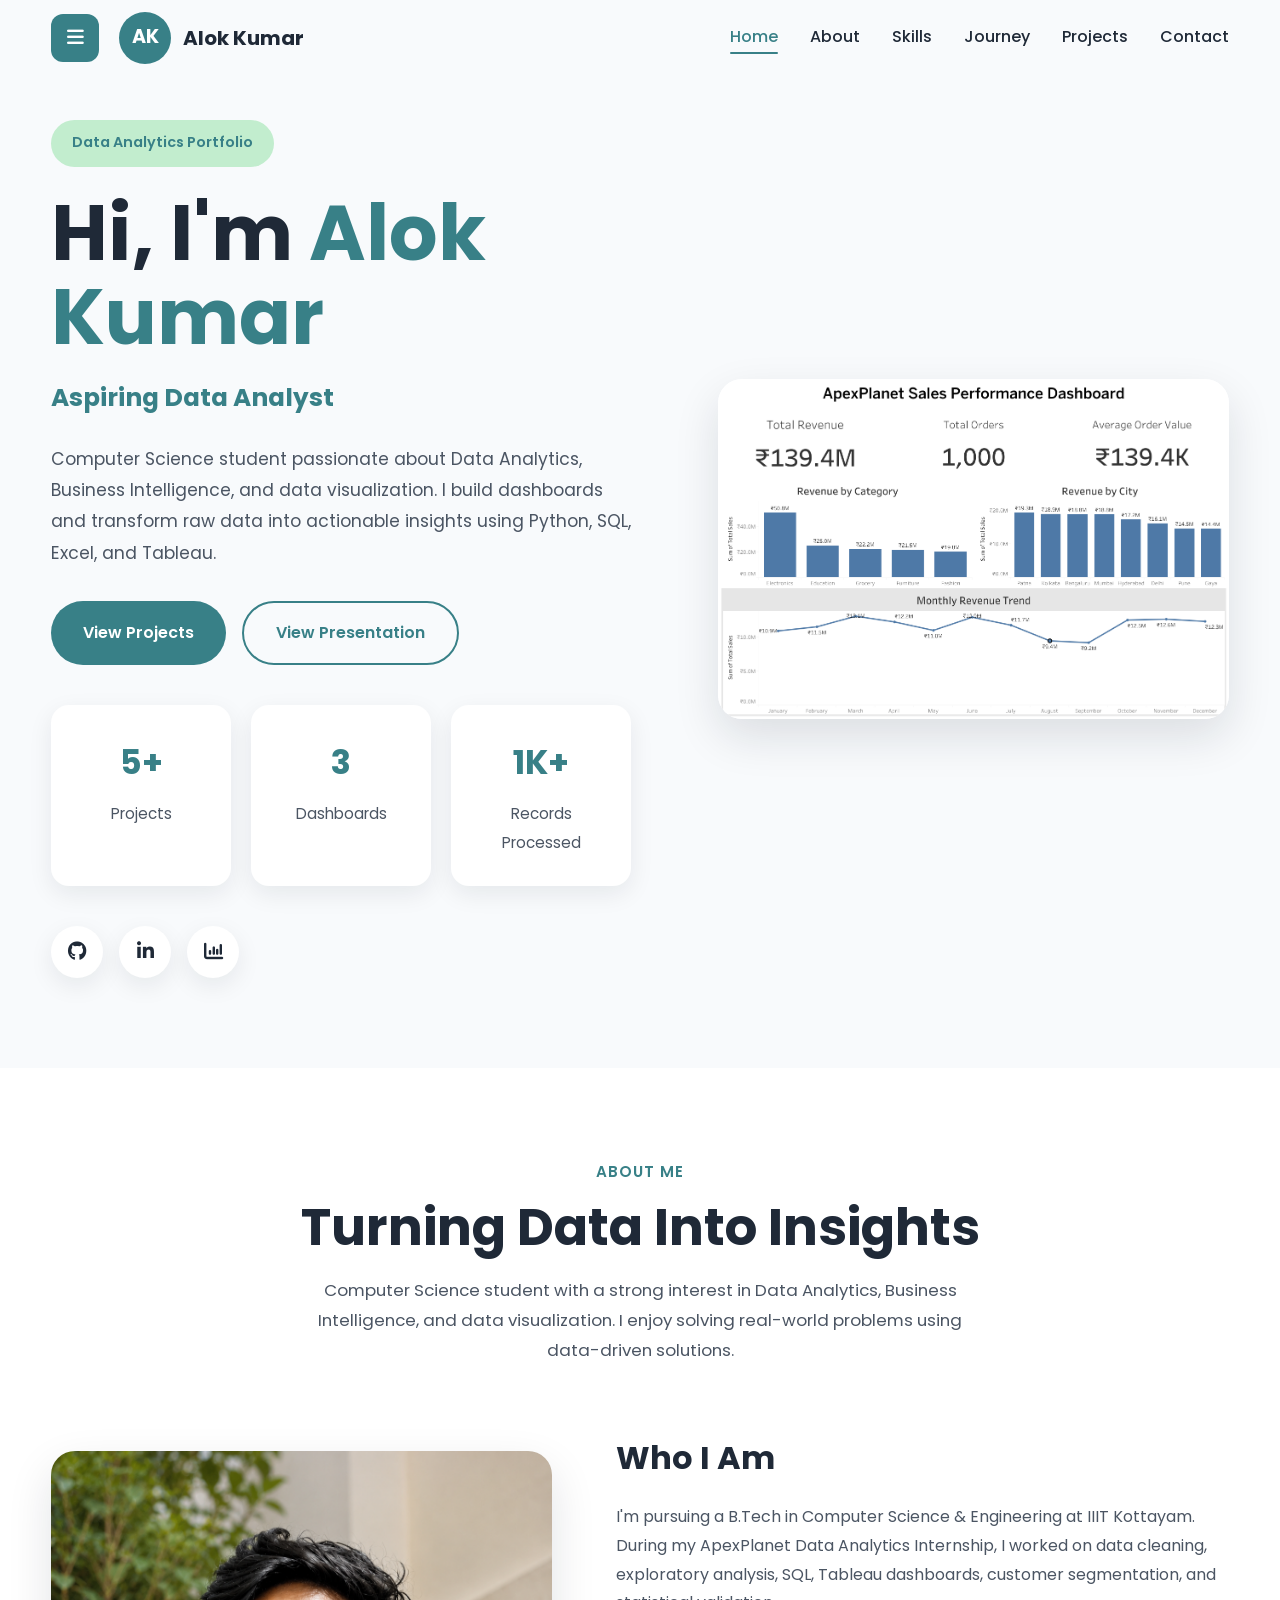
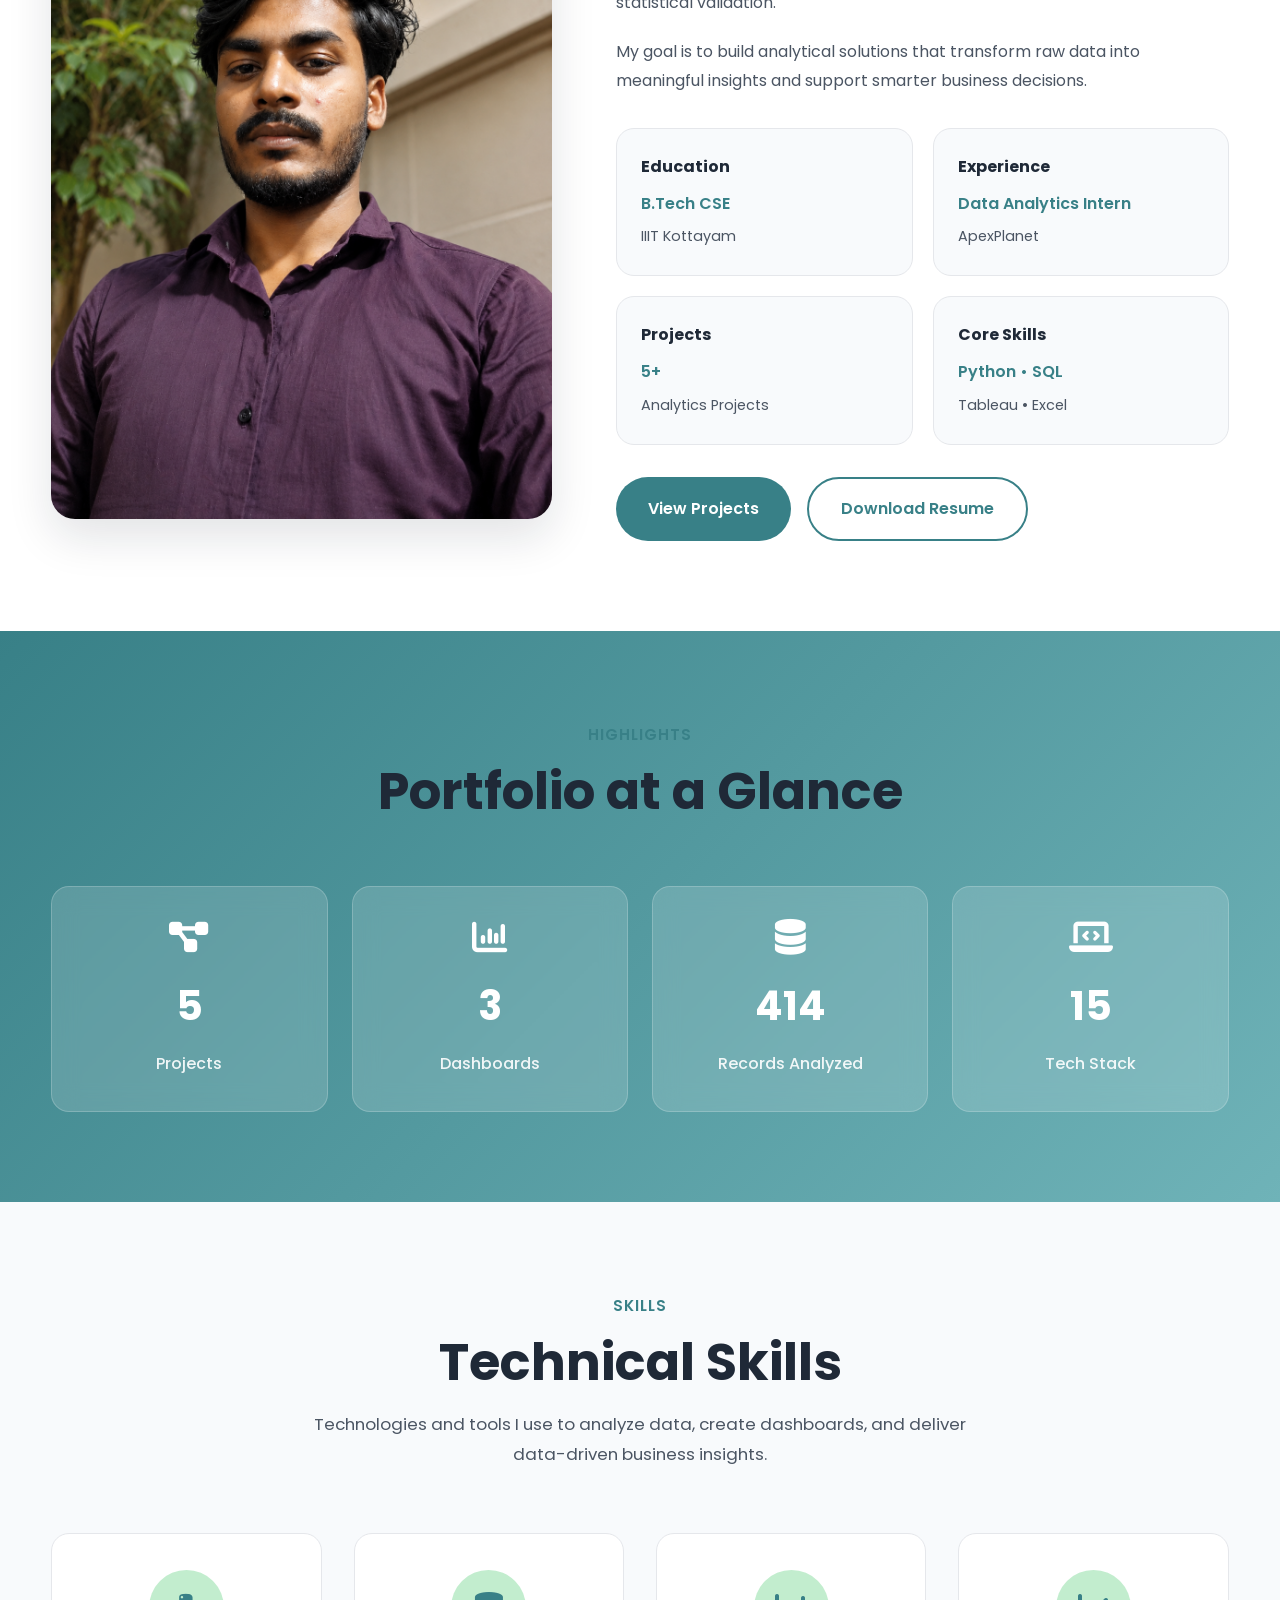
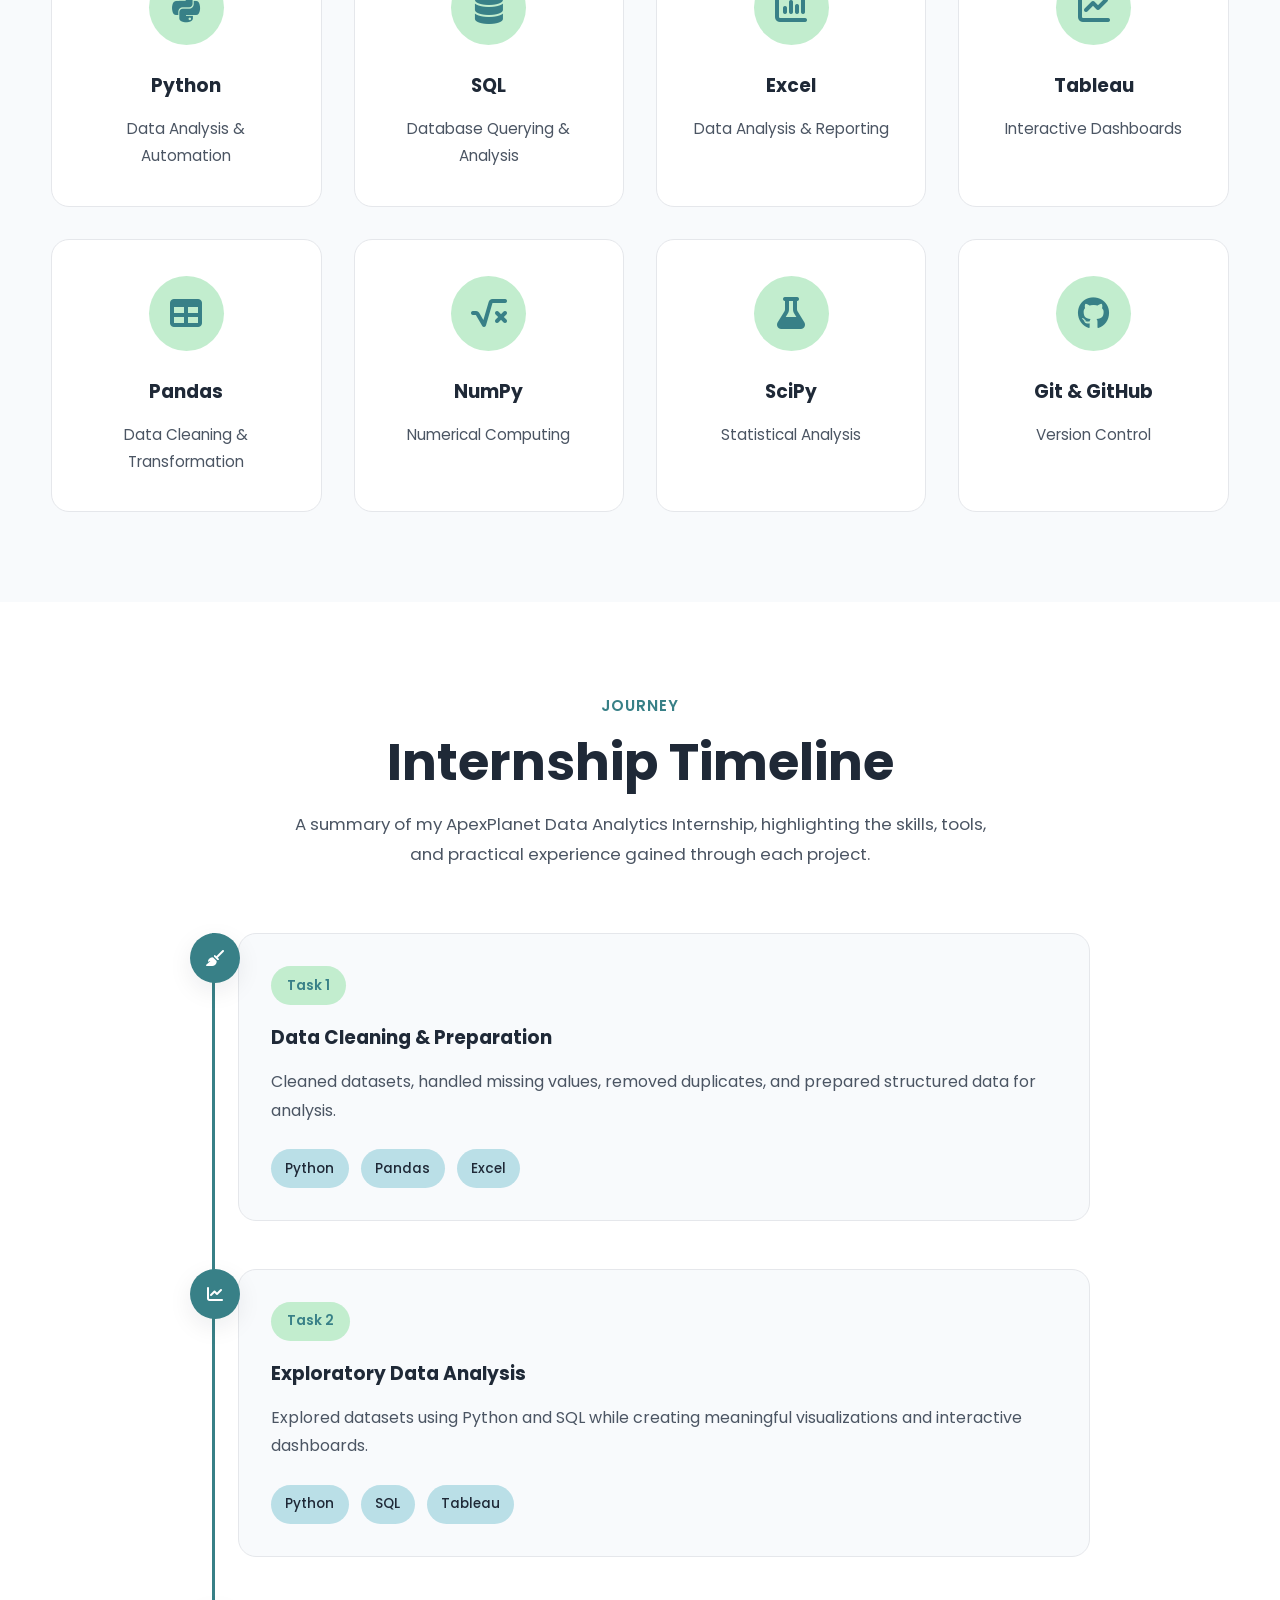
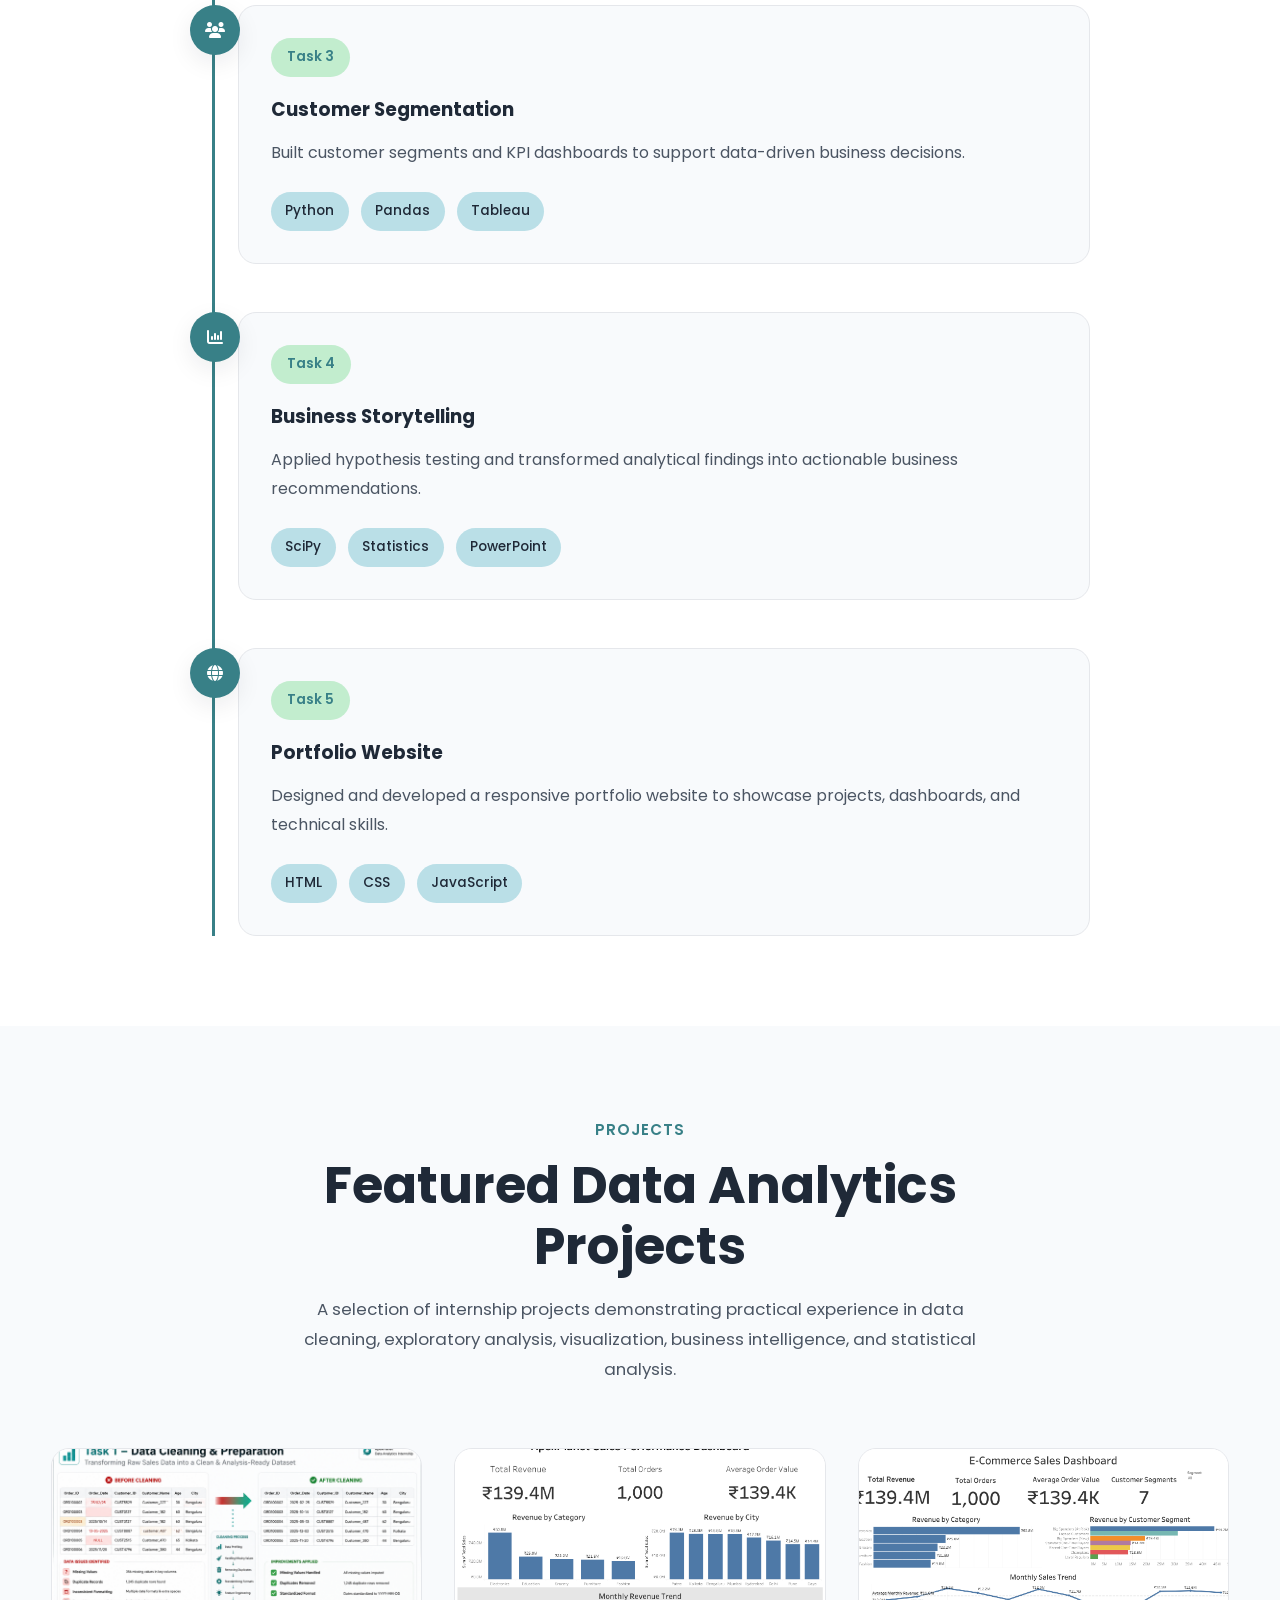
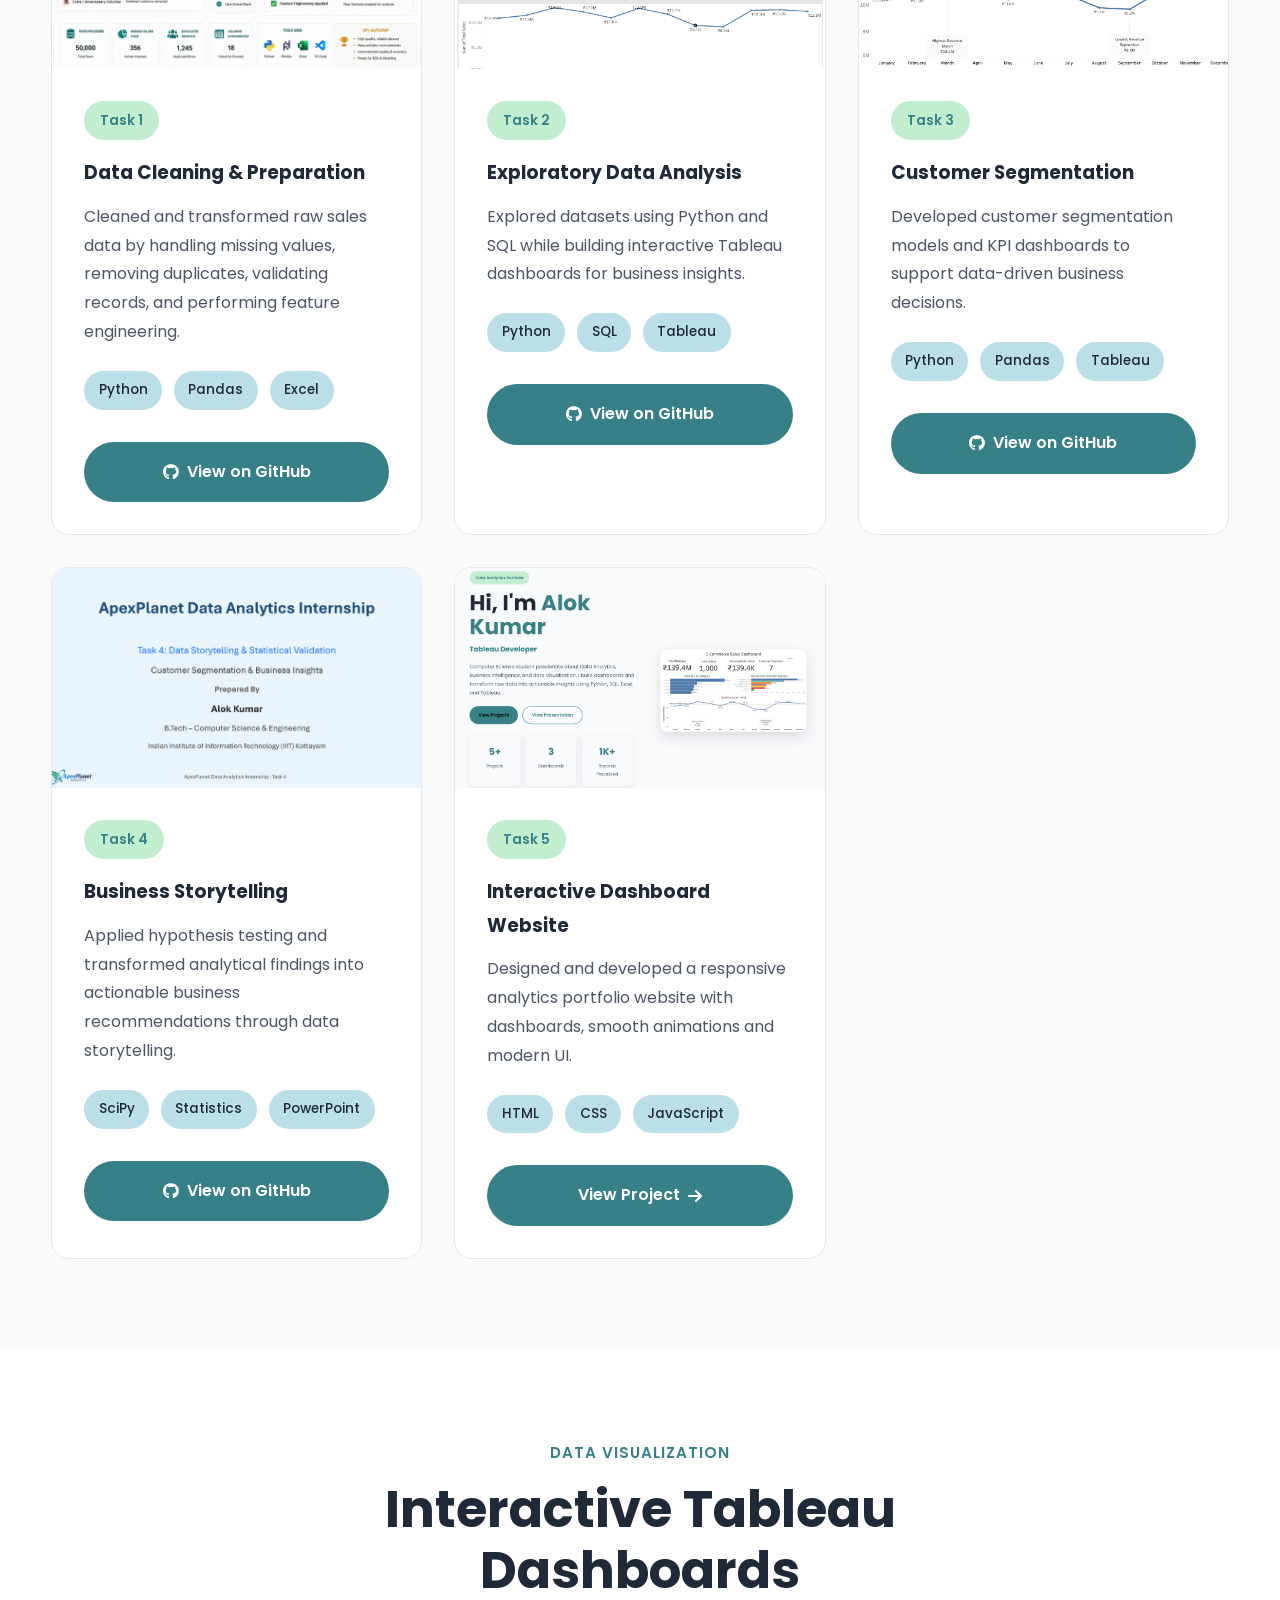
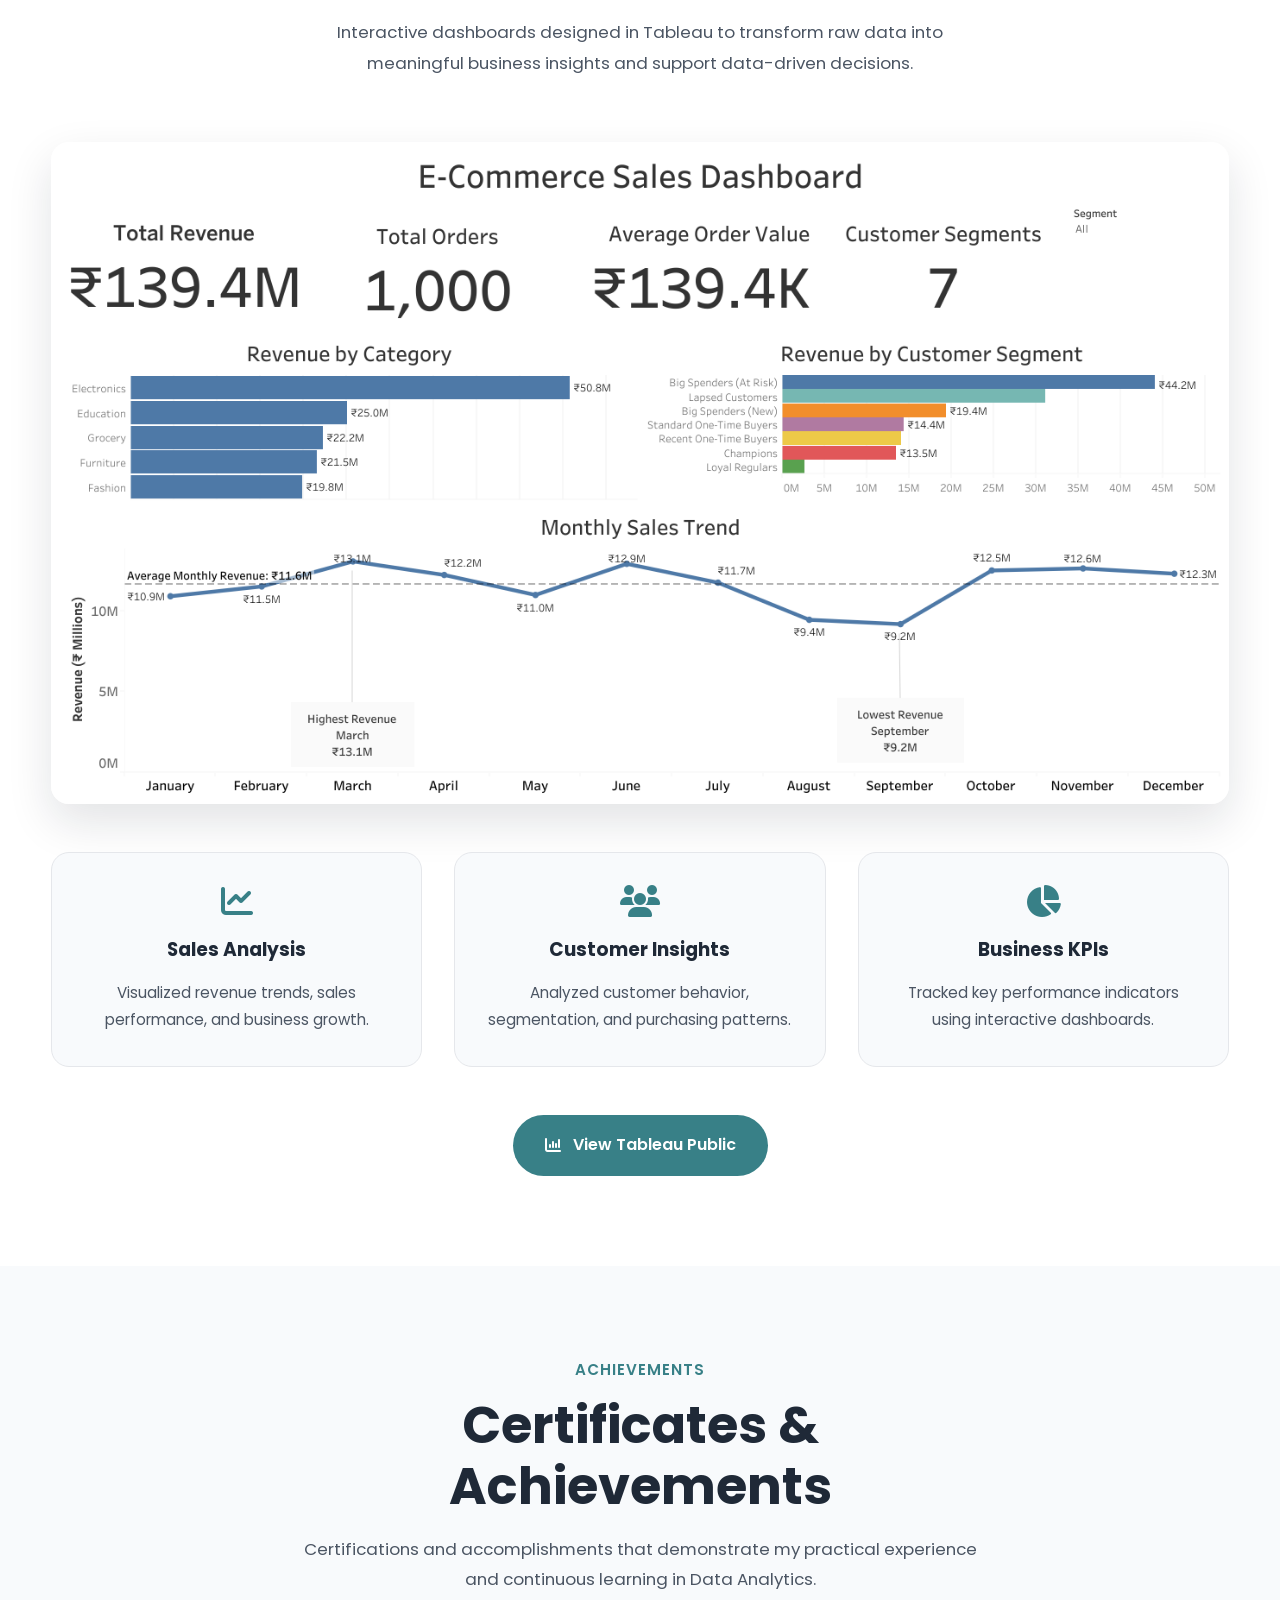
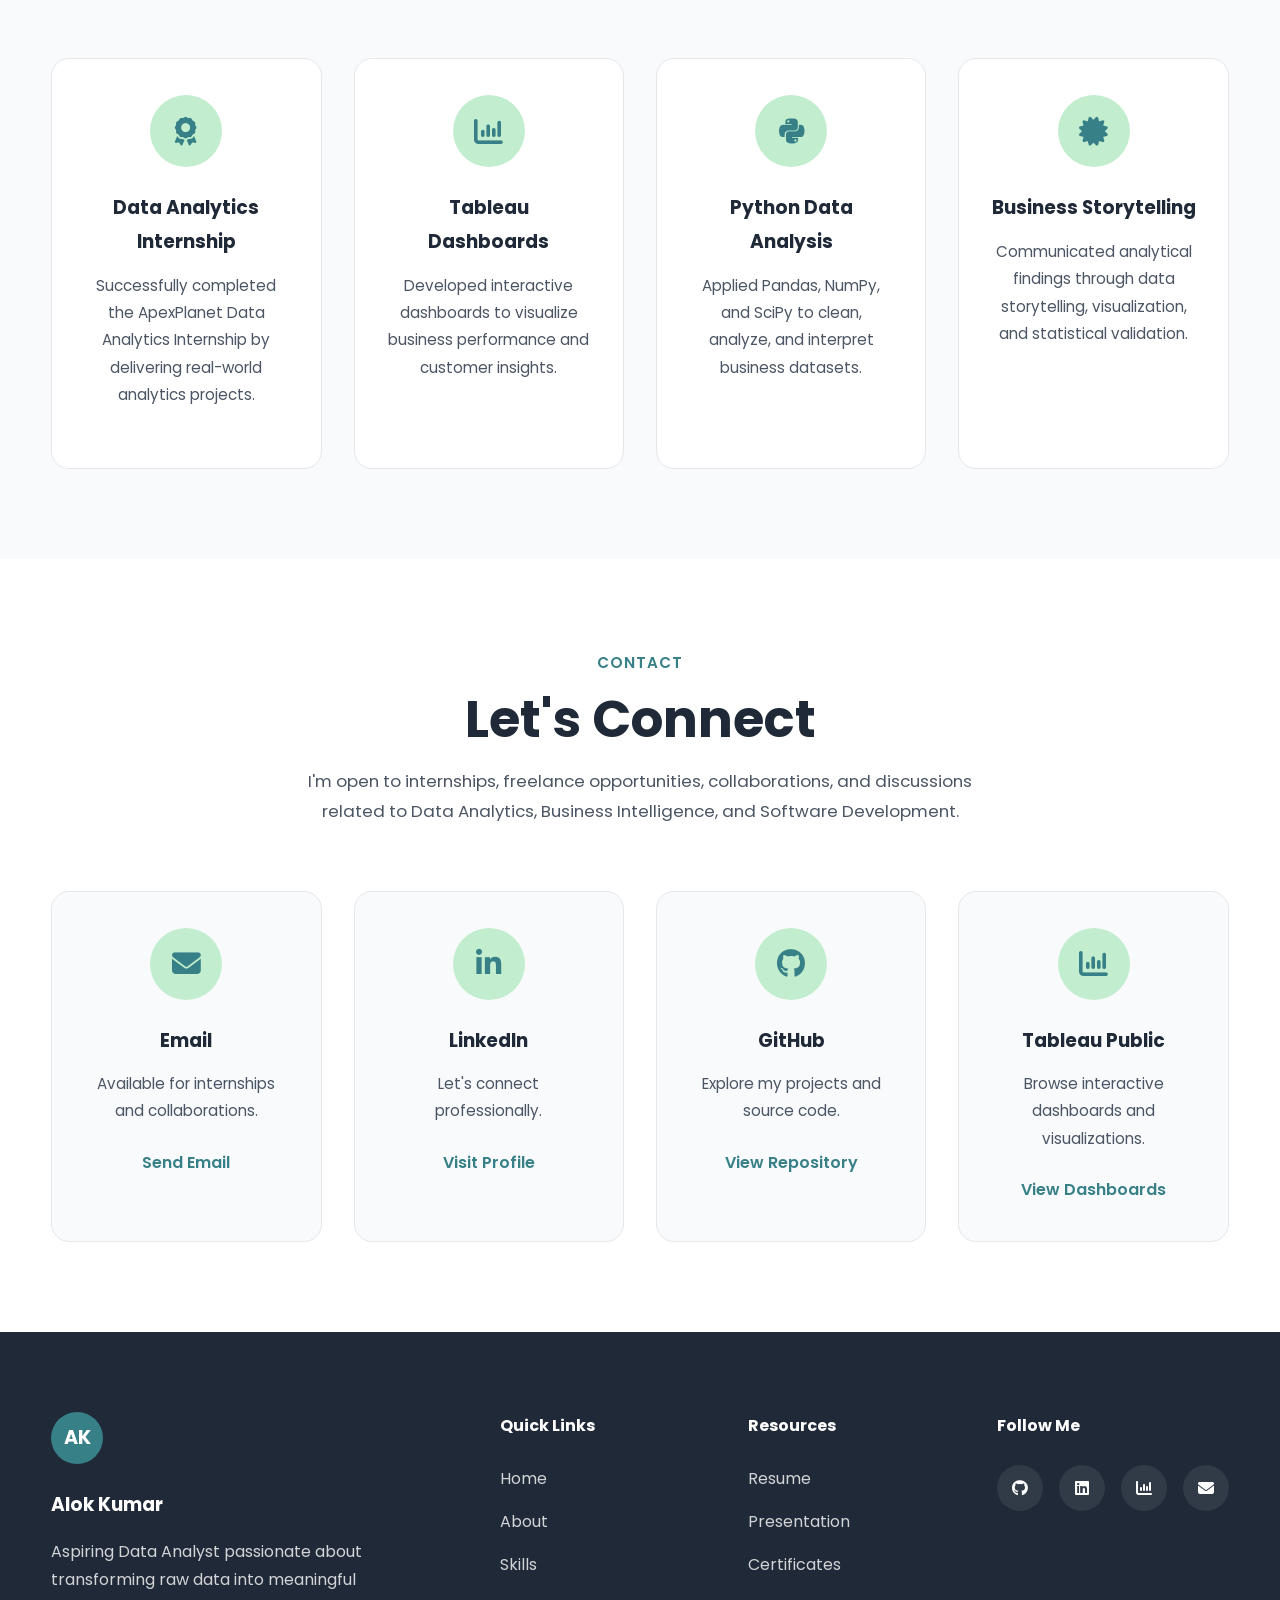
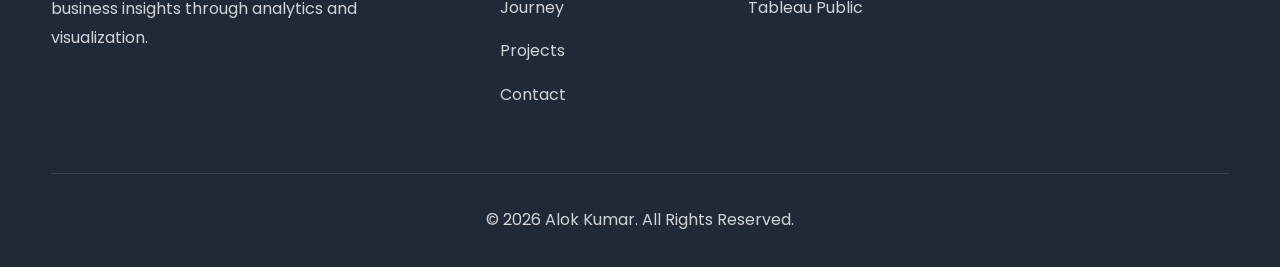
==== index.html @ 6532d179 "Update Task 5 portfolio website" ====
<!doctype html>
<html lang="en">
  <head>
    <meta charset="UTF-8" />
    <meta name="viewport" content="width=device-width, initial-scale=1.0" />
    <meta
      name="description"
      content="Portfolio of Alok Kumar showcasing Data Analytics projects, Python, SQL, Tableau, Excel, dashboards, data visualization, and internship experience."
    />
    <meta
      name="keywords"
      content="Alok Kumar, Data Analyst, Data Analytics Portfolio, Python, SQL, Tableau, Excel, Pandas, NumPy, Power BI, Business Intelligence, Data Visualization"
    />
    <meta name="author" content="Alok Kumar" />
    <meta name="robots" content="index,follow" />
    <meta name="theme-color" content="#388087" />
    <title>Alok Kumar | Data Analytics Portfolio</title>
    <meta property="og:title" content="Alok Kumar | Data Analytics Portfolio" />
    <meta
      property="og:description"
      content="Portfolio showcasing Data Analytics projects, Python, SQL, Tableau dashboards, Excel, and internship work."
    />
    <meta property="og:type" content="website" />
    <meta property="og:image" content="assets/images/preview.png" />
    <meta property="og:image:width" content="1200" />
    <meta property="og:image:height" content="630" />
    <meta name="twitter:card" content="summary_large_image" />
    <meta
      name="twitter:title"
      content="Alok Kumar | Data Analytics Portfolio"
    />
    <meta
      name="twitter:description"
      content="Portfolio showcasing Data Analytics projects, dashboards, Python, SQL, and Tableau."
    />
    <meta name="twitter:image" content="assets/images/preview.png" />
    <link rel="icon" type="image/x-icon" href="assets/images/favicon.ico" />
    <link rel="preconnect" href="https://fonts.googleapis.com" />
    <link rel="preconnect" href="https://fonts.gstatic.com" crossorigin />
    <link
      href="https://fonts.googleapis.com/css2?family=Poppins:wght@300;400;500;600;700;800&display=swap"
      rel="stylesheet"
    />
    <link
      rel="stylesheet"
      href="https://cdnjs.cloudflare.com/ajax/libs/font-awesome/6.7.2/css/all.min.css"
    />
    <link rel="stylesheet" href="style.css" />
  </head>
  <body>
    <header class="header">
      <div class="container">
        <nav class="navbar" aria-label="Primary Navigation">
          <button
            id="menu-btn"
            class="menu-btn"
            type="button"
            aria-label="Toggle navigation"
            aria-expanded="false"
            aria-controls="primary-navigation"
          >
            <i class="fa-solid fa-bars" aria-hidden="true"></i>
          </button>
          <a href="#home" class="logo" aria-label="Alok Kumar Portfolio"
            ><span>AK</span><strong>Alok Kumar</strong></a
          >
          <ul class="nav-links" id="primary-navigation">
            <li><a href="#home" class="nav-link active">Home</a></li>
            <li><a href="#about" class="nav-link">About</a></li>
            <li><a href="#skills" class="nav-link">Skills</a></li>
            <li><a href="#timeline" class="nav-link">Journey</a></li>
            <li><a href="#projects" class="nav-link">Projects</a></li>
            <li><a href="#contact" class="nav-link">Contact</a></li>
          </ul>
        </nav>
      </div>
    </header>

    <main>
      <section id="home" class="hero">
        <div class="container hero-content">
          <div class="hero-text">
            <span class="hero-badge">Data Analytics Portfolio</span>
            <h1>Hi, I'm <span>Alok Kumar</span></h1>
            <h2 aria-live="polite"><span id="typing"></span></h2>
            <p>
              Computer Science student passionate about Data Analytics, Business
              Intelligence, and data visualization. I build dashboards and
              transform raw data into actionable insights using Python, SQL,
              Excel, and Tableau.
            </p>
            <div class="hero-buttons">
              <a href="#projects" class="btn btn-primary">View Projects</a>
              <a
                href="assets/pdf/final_presentation.pdf"
                class="btn btn-outline"
                target="_blank"
                rel="noopener noreferrer"
                >View Presentation</a
              >
            </div>
            <div class="hero-stats">
              <article class="stat-card">
                <h3>5+</h3>
                <span>Projects</span>
              </article>
              <article class="stat-card">
                <h3>3</h3>
                <span>Dashboards</span>
              </article>
              <article class="stat-card">
                <h3>1K+</h3>
                <span>Records Processed</span>
              </article>
            </div>
            <div class="social-links">
              <a
                href="https://github.com/alokkumar-dotcom"
                target="_blank"
                rel="noopener noreferrer"
                aria-label="GitHub"
                ><i class="fa-brands fa-github" aria-hidden="true"></i
              ></a>
              <a
                href="https://www.linkedin.com/in/alok-kumar-b19a2835b/"
                target="_blank"
                rel="noopener noreferrer"
                aria-label="LinkedIn"
                ><i class="fa-brands fa-linkedin-in" aria-hidden="true"></i
              ></a>
              <a
                href="https://public.tableau.com/app/profile/alok.kumar3178"
                target="_blank"
                rel="noopener noreferrer"
                aria-label="Tableau Public"
                ><i class="fa-solid fa-chart-column" aria-hidden="true"></i
              ></a>
            </div>
          </div>
          <div class="hero-image">
            <img
              id="heroSlider"
              src="assets/images/task2.png"
              alt="Interactive data analytics dashboard"
              loading="eager"
              draggable="false"
            />
          </div>
        </div>
      </section>

      <section id="about" class="about">
        <div class="container">
          <div class="section-title">
            <span>About Me</span>
            <h2>Turning Data Into Insights</h2>
            <p>
              Computer Science student with a strong interest in Data Analytics,
              Business Intelligence, and data visualization. I enjoy solving
              real-world problems using data-driven solutions.
            </p>
          </div>
          <div class="about-content">
            <div class="about-image">
              <img
                src="assets/images/profile.png"
                alt="Alok Kumar"
                loading="lazy"
                draggable="false"
              />
            </div>
            <div class="about-info">
              <h3>Who I Am</h3>
              <p>
                I'm pursuing a B.Tech in Computer Science & Engineering at IIIT
                Kottayam. During my ApexPlanet Data Analytics Internship, I
                worked on data cleaning, exploratory analysis, SQL, Tableau
                dashboards, customer segmentation, and statistical validation.
              </p>
              <p>
                My goal is to build analytical solutions that transform raw data
                into meaningful insights and support smarter business decisions.
              </p>
              <div class="about-grid">
                <article class="about-card">
                  <h4>Education</h4>
                  <p>B.Tech CSE</p>
                  <span>IIIT Kottayam</span>
                </article>
                <article class="about-card">
                  <h4>Experience</h4>
                  <p>Data Analytics Intern</p>
                  <span>ApexPlanet</span>
                </article>
                <article class="about-card">
                  <h4>Projects</h4>
                  <p>5+</p>
                  <span>Analytics Projects</span>
                </article>
                <article class="about-card">
                  <h4>Core Skills</h4>
                  <p>Python • SQL</p>
                  <span>Tableau • Excel</span>
                </article>
              </div>
              <div class="about-buttons">
                <a href="#projects" class="btn btn-primary">View Projects</a>
                <a
                  href="assets/pdf/resume.pdf"
                  target="_blank"
                  rel="noopener noreferrer"
                  class="btn btn-outline"
                  >Download Resume</a
                >
              </div>
            </div>
          </div>
        </div>
      </section>

      <section class="stats" id="stats" aria-labelledby="stats-title">
        <div class="container">
          <div class="section-title">
            <span>Highlights</span>
            <h2 id="stats-title">Portfolio at a Glance</h2>
          </div>
          <div class="stats-grid">
            <article class="stats-card">
              <i class="fa-solid fa-diagram-project" aria-hidden="true"></i>
              <h3 class="counter" data-target="5">0</h3>
              <p>Projects</p>
            </article>
            <article class="stats-card">
              <i class="fa-solid fa-chart-column" aria-hidden="true"></i>
              <h3 class="counter" data-target="3">0</h3>
              <p>Dashboards</p>
            </article>
            <article class="stats-card">
              <i class="fa-solid fa-database" aria-hidden="true"></i>
              <h3 class="counter" data-target="1000">0</h3>
              <p>Records Analyzed</p>
            </article>
            <article class="stats-card">
              <i class="fa-solid fa-laptop-code" aria-hidden="true"></i>
              <h3 class="counter" data-target="15">0</h3>
              <p>Tech Stack</p>
            </article>
          </div>
        </div>
      </section>

      <section id="skills" class="skills" aria-labelledby="skills-title">
        <div class="container">
          <div class="section-title">
            <span>Skills</span>
            <h2 id="skills-title">Technical Skills</h2>
            <p>
              Technologies and tools I use to analyze data, create dashboards,
              and deliver data-driven business insights.
            </p>
          </div>
          <div class="skills-grid">
            <article class="skill-card">
              <div class="skill-icon">
                <i class="fa-brands fa-python" aria-hidden="true"></i>
              </div>
              <h3>Python</h3>
              <p>Data Analysis & Automation</p>
            </article>
            <article class="skill-card">
              <div class="skill-icon">
                <i class="fa-solid fa-database" aria-hidden="true"></i>
              </div>
              <h3>SQL</h3>
              <p>Database Querying & Analysis</p>
            </article>
            <article class="skill-card">
              <div class="skill-icon">
                <i class="fa-solid fa-chart-column" aria-hidden="true"></i>
              </div>
              <h3>Excel</h3>
              <p>Data Analysis & Reporting</p>
            </article>
            <article class="skill-card">
              <div class="skill-icon">
                <i class="fa-solid fa-chart-line" aria-hidden="true"></i>
              </div>
              <h3>Tableau</h3>
              <p>Interactive Dashboards</p>
            </article>
            <article class="skill-card">
              <div class="skill-icon">
                <i class="fa-solid fa-table" aria-hidden="true"></i>
              </div>
              <h3>Pandas</h3>
              <p>Data Cleaning & Transformation</p>
            </article>
            <article class="skill-card">
              <div class="skill-icon">
                <i
                  class="fa-solid fa-square-root-variable"
                  aria-hidden="true"
                ></i>
              </div>
              <h3>NumPy</h3>
              <p>Numerical Computing</p>
            </article>
            <article class="skill-card">
              <div class="skill-icon">
                <i class="fa-solid fa-flask" aria-hidden="true"></i>
              </div>
              <h3>SciPy</h3>
              <p>Statistical Analysis</p>
            </article>
            <article class="skill-card">
              <div class="skill-icon">
                <i class="fa-brands fa-github" aria-hidden="true"></i>
              </div>
              <h3>Git & GitHub</h3>
              <p>Version Control</p>
            </article>
          </div>
        </div>
      </section>

      <section id="timeline" class="journey" aria-labelledby="journey-title">
        <div class="container">
          <div class="section-title">
            <span>Journey</span>
            <h2 id="journey-title">Internship Timeline</h2>
            <p>
              A summary of my ApexPlanet Data Analytics Internship, highlighting
              the skills, tools, and practical experience gained through each
              project.
            </p>
          </div>
          <div class="timeline">
            <article class="timeline-item">
              <div class="timeline-dot">
                <i class="fa-solid fa-broom" aria-hidden="true"></i>
              </div>
              <div class="timeline-card">
                <span class="timeline-badge">Task 1</span>
                <h3>Data Cleaning & Preparation</h3>
                <p>
                  Cleaned datasets, handled missing values, removed duplicates,
                  and prepared structured data for analysis.
                </p>
                <div class="timeline-tags">
                  <span>Python</span><span>Pandas</span><span>Excel</span>
                </div>
              </div>
            </article>
            <article class="timeline-item">
              <div class="timeline-dot">
                <i class="fa-solid fa-chart-line" aria-hidden="true"></i>
              </div>
              <div class="timeline-card">
                <span class="timeline-badge">Task 2</span>
                <h3>Exploratory Data Analysis</h3>
                <p>
                  Explored datasets using Python and SQL while creating
                  meaningful visualizations and interactive dashboards.
                </p>
                <div class="timeline-tags">
                  <span>Python</span><span>SQL</span><span>Tableau</span>
                </div>
              </div>
            </article>
            <article class="timeline-item">
              <div class="timeline-dot">
                <i class="fa-solid fa-users" aria-hidden="true"></i>
              </div>
              <div class="timeline-card">
                <span class="timeline-badge">Task 3</span>
                <h3>Customer Segmentation</h3>
                <p>
                  Built customer segments and KPI dashboards to support
                  data-driven business decisions.
                </p>
                <div class="timeline-tags">
                  <span>Python</span><span>Pandas</span><span>Tableau</span>
                </div>
              </div>
            </article>
            <article class="timeline-item">
              <div class="timeline-dot">
                <i class="fa-solid fa-chart-column" aria-hidden="true"></i>
              </div>
              <div class="timeline-card">
                <span class="timeline-badge">Task 4</span>
                <h3>Business Storytelling</h3>
                <p>
                  Applied hypothesis testing and transformed analytical findings
                  into actionable business recommendations.
                </p>
                <div class="timeline-tags">
                  <span>SciPy</span><span>Statistics</span
                  ><span>PowerPoint</span>
                </div>
              </div>
            </article>
            <article class="timeline-item">
              <div class="timeline-dot">
                <i class="fa-solid fa-globe" aria-hidden="true"></i>
              </div>
              <div class="timeline-card">
                <span class="timeline-badge">Task 5</span>
                <h3>Portfolio Website</h3>
                <p>
                  Designed and developed a responsive portfolio website to
                  showcase projects, dashboards, and technical skills.
                </p>
                <div class="timeline-tags">
                  <span>HTML</span><span>CSS</span><span>JavaScript</span>
                </div>
              </div>
            </article>
          </div>
        </div>
      </section>

      <section id="projects" class="projects" aria-labelledby="projects-title">
        <div class="container">
          <div class="section-title">
            <span>Projects</span>
            <h2 id="projects-title">Featured Data Analytics Projects</h2>
            <p>
              A selection of internship projects demonstrating practical
              experience in data cleaning, exploratory analysis, visualization,
              business intelligence, and statistical analysis.
            </p>
          </div>
          <div class="projects-grid">
            <article class="project-card">
              <div class="project-image">
                <img
                  src="assets/images/task1.png"
                  alt="Data Cleaning and Preparation Project"
                  loading="lazy"
                  draggable="false"
                />
              </div>
              <div class="project-content">
                <span class="project-badge">Task 1</span>
                <h3>Data Cleaning & Preparation</h3>
                <p>
                  Cleaned and transformed raw sales data by handling missing
                  values, removing duplicates, validating records, and
                  performing feature engineering.
                </p>
                <div class="project-tags">
                  <span>Python</span><span>Pandas</span><span>Excel</span>
                </div>
                <a
                  href="https://github.com/alokkumar-dotcom/ApexPlanet-DataAnalytics-Task1"
                  class="btn btn-primary"
                  target="_blank"
                  rel="noopener noreferrer"
                  aria-label="View Task 1 on GitHub"
                  ><i class="fa-brands fa-github" aria-hidden="true"></i> View
                  on GitHub</a
                >
              </div>
            </article>
            <article class="project-card">
              <div class="project-image">
                <img
                  src="assets/images/task2.png"
                  alt="Exploratory Data Analysis Project"
                  loading="lazy"
                  draggable="false"
                />
              </div>
              <div class="project-content">
                <span class="project-badge">Task 2</span>
                <h3>Exploratory Data Analysis</h3>
                <p>
                  Explored datasets using Python and SQL while building
                  interactive Tableau dashboards for business insights.
                </p>
                <div class="project-tags">
                  <span>Python</span><span>SQL</span><span>Tableau</span>
                </div>
                <a
                  href="https://github.com/alokkumar-dotcom/ApexPlanet-DataAnalytics-Task2"
                  class="btn btn-primary"
                  target="_blank"
                  rel="noopener noreferrer"
                  aria-label="View Task 2 on GitHub"
                  ><i class="fa-brands fa-github" aria-hidden="true"></i> View
                  on GitHub</a
                >
              </div>
            </article>
            <article class="project-card">
              <div class="project-image">
                <img
                  src="assets/images/task3.png"
                  alt="Customer Segmentation Project"
                  loading="lazy"
                  draggable="false"
                />
              </div>
              <div class="project-content">
                <span class="project-badge">Task 3</span>
                <h3>Customer Segmentation</h3>
                <p>
                  Developed customer segmentation models and KPI dashboards to
                  support data-driven business decisions.
                </p>
                <div class="project-tags">
                  <span>Python</span><span>Pandas</span><span>Tableau</span>
                </div>
                <a
                  href="https://github.com/alokkumar-dotcom/ApexPlanet-DataAnalytics-Task3"
                  class="btn btn-primary"
                  target="_blank"
                  rel="noopener noreferrer"
                  aria-label="View Task 3 on GitHub"
                  ><i class="fa-brands fa-github" aria-hidden="true"></i> View
                  on GitHub</a
                >
              </div>
            </article>
            <article class="project-card">
              <div class="project-image">
                <img
                  src="assets/images/task4.png"
                  alt="Business Storytelling Project"
                  loading="lazy"
                  draggable="false"
                />
              </div>
              <div class="project-content">
                <span class="project-badge">Task 4</span>
                <h3>Business Storytelling</h3>
                <p>
                  Applied hypothesis testing and transformed analytical findings
                  into actionable business recommendations through data
                  storytelling.
                </p>
                <div class="project-tags">
                  <span>SciPy</span><span>Statistics</span
                  ><span>PowerPoint</span>
                </div>
                <a
                  href="https://github.com/alokkumar-dotcom/ApexPlanet-DataAnalytics-Task4"
                  class="btn btn-primary"
                  target="_blank"
                  rel="noopener noreferrer"
                  aria-label="View Task 4 on GitHub"
                  ><i class="fa-brands fa-github" aria-hidden="true"></i> View
                  on GitHub</a
                >
              </div>
            </article>
            <article class="project-card">
              <div class="project-image">
                <img
                  src="assets/images/task5.png"
                  alt="Interactive Dashboard Website"
                />
              </div>
              <div class="project-content">
                <span class="project-badge">Task 5</span>
                <h3>Interactive Dashboard Website</h3>
                <p>
                  Designed and developed a responsive analytics portfolio
                  website with dashboards, smooth animations and modern UI.
                </p>
                <div class="project-tags">
                  <span>HTML</span><span>CSS</span><span>JavaScript</span>
                </div>
                <a href="task5.html" class="btn btn-primary"
                  >View Project <i class="fa-solid fa-arrow-right"></i
                ></a>
              </div>
            </article>
          </div>
        </div>
      </section>

      <section id="tableau" class="tableau" aria-labelledby="tableau-title">
        <div class="container">
          <div class="section-title">
            <span>Data Visualization</span>
            <h2 id="tableau-title">Interactive Tableau Dashboards</h2>
            <p>
              Interactive dashboards designed in Tableau to transform raw data
              into meaningful business insights and support data-driven
              decisions.
            </p>
          </div>
          <div class="dashboard-preview">
            <img
              src="assets/images/tableau-dashboard.png"
              alt="Interactive Tableau Dashboard"
              loading="lazy"
              draggable="false"
            />
          </div>
          <div class="dashboard-grid">
            <article class="dashboard-card">
              <i class="fa-solid fa-chart-line" aria-hidden="true"></i>
              <h3>Sales Analysis</h3>
              <p>
                Visualized revenue trends, sales performance, and business
                growth.
              </p>
            </article>
            <article class="dashboard-card">
              <i class="fa-solid fa-users" aria-hidden="true"></i>
              <h3>Customer Insights</h3>
              <p>
                Analyzed customer behavior, segmentation, and purchasing
                patterns.
              </p>
            </article>
            <article class="dashboard-card">
              <i class="fa-solid fa-chart-pie" aria-hidden="true"></i>
              <h3>Business KPIs</h3>
              <p>
                Tracked key performance indicators using interactive dashboards.
              </p>
            </article>
          </div>
          <div class="tableau-btn">
            <a
              href="https://public.tableau.com/app/profile/alok.kumar3178"
              class="btn btn-primary"
              target="_blank"
              rel="noopener noreferrer"
              aria-label="View Tableau Public Profile"
              ><i class="fa-solid fa-chart-column" aria-hidden="true"></i> View
              Tableau Public</a
            >
          </div>
        </div>
      </section>

      <section
        id="achievements"
        class="achievements"
        aria-labelledby="achievements-title"
      >
        <div class="container">
          <div class="section-title">
            <span>Achievements</span>
            <h2 id="achievements-title">Certificates & Achievements</h2>
            <p>
              Certifications and accomplishments that demonstrate my practical
              experience and continuous learning in Data Analytics.
            </p>
          </div>
          <div class="achievement-grid">
            <article class="achievement-card">
              <div class="achievement-icon">
                <i class="fa-solid fa-award" aria-hidden="true"></i>
              </div>
              <h3>Data Analytics Internship</h3>
              <p>
                Successfully completed the ApexPlanet Data Analytics Internship
                by delivering real-world analytics projects.
              </p>
            </article>
            <article class="achievement-card">
              <div class="achievement-icon">
                <i class="fa-solid fa-chart-column" aria-hidden="true"></i>
              </div>
              <h3>Tableau Dashboards</h3>
              <p>
                Developed interactive dashboards to visualize business
                performance and customer insights.
              </p>
            </article>
            <article class="achievement-card">
              <div class="achievement-icon">
                <i class="fa-brands fa-python" aria-hidden="true"></i>
              </div>
              <h3>Python Data Analysis</h3>
              <p>
                Applied Pandas, NumPy, and SciPy to clean, analyze, and
                interpret business datasets.
              </p>
            </article>
            <article class="achievement-card">
              <div class="achievement-icon">
                <i class="fa-solid fa-certificate" aria-hidden="true"></i>
              </div>
              <h3>Business Storytelling</h3>
              <p>
                Communicated analytical findings through data storytelling,
                visualization, and statistical validation.
              </p>
            </article>
          </div>
        </div>
      </section>

      <section id="contact" class="contact" aria-labelledby="contact-title">
        <div class="container">
          <div class="section-title">
            <span>Contact</span>
            <h2 id="contact-title">Let's Connect</h2>
            <p>
              I'm open to internships, freelance opportunities, collaborations,
              and discussions related to Data Analytics, Business Intelligence,
              and Software Development.
            </p>
          </div>
          <div class="contact-grid">
            <article class="contact-card">
              <div class="contact-icon">
                <i class="fa-solid fa-envelope" aria-hidden="true"></i>
              </div>
              <h3>Email</h3>
              <p>Available for internships and collaborations.</p>
              <a
                href="mailto:alok.kumar.official.ak@gmail.com"
                class="btn-contact"
                aria-label="Send Email to Alok Kumar"
                >Send Email</a
              >
            </article>
            <article class="contact-card">
              <div class="contact-icon">
                <i class="fa-brands fa-linkedin-in" aria-hidden="true"></i>
              </div>
              <h3>LinkedIn</h3>
              <p>Let's connect professionally.</p>
              <a
                href="https://www.linkedin.com/in/alok-kumar-b19a2835b/"
                target="_blank"
                rel="noopener noreferrer"
                aria-label="Visit LinkedIn Profile"
                >Visit Profile</a
              >
            </article>
            <article class="contact-card">
              <div class="contact-icon">
                <i class="fa-brands fa-github" aria-hidden="true"></i>
              </div>
              <h3>GitHub</h3>
              <p>Explore my projects and source code.</p>
              <a
                href="https://github.com/alokkumar-dotcom"
                target="_blank"
                rel="noopener noreferrer"
                aria-label="Visit GitHub Profile"
                >View Repository</a
              >
            </article>
            <article class="contact-card">
              <div class="contact-icon">
                <i class="fa-solid fa-chart-column" aria-hidden="true"></i>
              </div>
              <h3>Tableau Public</h3>
              <p>Browse interactive dashboards and visualizations.</p>
              <a
                href="https://public.tableau.com/app/profile/alok.kumar3178"
                target="_blank"
                rel="noopener noreferrer"
                aria-label="Visit Tableau Public Profile"
                >View Dashboards</a
              >
            </article>
          </div>
        </div>
      </section>
    </main>

    <footer class="footer">
      <div class="container">
        <div class="footer-content">
          <div class="footer-brand">
            <a href="#home" class="logo" aria-label="Back to Home"
              ><span>AK</span></a
            >
            <h3>Alok Kumar</h3>
            <p>
              Aspiring Data Analyst passionate about transforming raw data into
              meaningful business insights through analytics and visualization.
            </p>
          </div>
          <div class="footer-links">
            <h4>Quick Links</h4>
            <ul>
              <li><a href="#home">Home</a></li>
              <li><a href="#about">About</a></li>
              <li><a href="#skills">Skills</a></li>
              <li><a href="#timeline">Journey</a></li>
              <li><a href="#projects">Projects</a></li>
              <li><a href="#contact">Contact</a></li>
            </ul>
          </div>
          <div class="footer-links">
            <h4>Resources</h4>
            <ul>
              <li>
                <a
                  href="assets/pdf/resume.pdf"
                  target="_blank"
                  rel="noopener noreferrer"
                  >Resume</a
                >
              </li>
              <li>
                <a
                  href="assets/pdf/final_presentation.pdf"
                  target="_blank"
                  rel="noopener noreferrer"
                  >Presentation</a
                >
              </li>
              <li><a href="#achievements">Certificates</a></li>
              <li>
                <a
                  href="https://public.tableau.com/app/profile/alok.kumar3178"
                  target="_blank"
                  rel="noopener noreferrer"
                  >Tableau Public</a
                >
              </li>
            </ul>
          </div>
          <div class="footer-social">
            <h4>Follow Me</h4>
            <div class="social-icons">
              <a
                href="https://github.com/alokkumar-dotcom"
                target="_blank"
                rel="noopener noreferrer"
                aria-label="GitHub"
                ><i class="fa-brands fa-github" aria-hidden="true"></i
              ></a>
              <a
                href="https://www.linkedin.com/in/alok-kumar-b19a2835b/"
                target="_blank"
                rel="noopener noreferrer"
                aria-label="LinkedIn"
                ><i class="fa-brands fa-linkedin" aria-hidden="true"></i
              ></a>
              <a
                href="https://public.tableau.com/app/profile/alok.kumar3178"
                target="_blank"
                rel="noopener noreferrer"
                aria-label="Tableau Public"
                ><i class="fa-solid fa-chart-column" aria-hidden="true"></i
              ></a>
              <a
                href="mailto:alok.kumar.official.ak@gmail.com"
                aria-label="Send Email"
                ><i class="fa-solid fa-envelope" aria-hidden="true"></i
              ></a>
            </div>
          </div>
        </div>
        <div class="footer-bottom">
          <p>&copy; <span id="year"></span> Alok Kumar. All Rights Reserved.</p>
        </div>
      </div>
    </footer>

    <button id="topBtn" aria-label="Back to Top">
      <i class="fa-solid fa-arrow-up" aria-hidden="true"></i>
    </button>

    <script src="script.js" defer></script>
  </body>
</html>
---- style.css ----
:root {
  --clr-primary: #388087;
  --clr-primary-dark: #2c686e;
  --clr-secondary: #6fb3b8;
  --clr-accent: #badfe7;
  --clr-highlight: #c2edce;

  --clr-bg: #f8fafc;
  --clr-section: #ffffff;
  --clr-white: #ffffff;
  --clr-heading: #1f2937;
  --clr-text: #4b5563;
  --clr-border: #e5e7eb;

  --ff-primary: "Poppins", sans-serif;

  --shadow-sm: 0 8px 25px rgba(15, 23, 42, .08);
  --shadow-md: 0 18px 45px rgba(15, 23, 42, .12);

  --radius-sm: 14px;
  --radius-md: 18px;
  --radius-lg: 24px;
  --radius-full: 999px;
  --transition: .35s ease;
}

*,
*::before,
*::after {
  margin: 0;
  padding: 0;
  box-sizing: border-box
}

html {
  scroll-behavior: smooth;
  scroll-padding-top: 90px
}

body {
  font-family: var(--ff-primary);
  background: var(--clr-bg);
  color: var(--clr-text);
  line-height: 1.8;
  overflow-x: hidden;
  -webkit-font-smoothing: antialiased
}

img {
  display: block;
  max-width: 100%;
  height: auto
}

a {
  text-decoration: none;
  color: inherit;
  transition: var(--transition)
}

ul {
  list-style: none
}

button {
  border: none;
  background: none;
  font: inherit;
  cursor: pointer
}

.container {
  width: min(92%, 1200px);
  margin-inline: auto
}

section {
  padding: 90px 0
}

/* ===== SECTION TITLE ===== */
.section-title {
  text-align: center;
  max-width: 700px;
  margin: 0 auto 4rem
}

.section-title span {
  display: inline-block;
  margin-bottom: .75rem;
  color: var(--clr-primary);
  font-size: .95rem;
  font-weight: 600;
  letter-spacing: 1px;
  text-transform: uppercase
}

.section-title h2 {
  margin-bottom: 1rem;
  font-size: clamp(2.2rem, 4vw, 3.2rem);
  line-height: 1.2;
  color: var(--clr-heading)
}

.section-title p {
  font-size: 1.05rem;
  color: var(--clr-text)
}

/* ===== HEADER / NAV ===== */
.header {
  position: fixed;
  top: 0;
  left: 0;
  width: 100%;
  z-index: 1000;
  transition: var(--transition)
}

.header.scrolled {
  background: rgba(248, 250, 252, .95);
  backdrop-filter: blur(15px);
  box-shadow: var(--shadow-sm)
}

.navbar {
  display: flex;
  align-items: center;
  gap: 20px;
  height: 75px
}

.logo {
  display: flex;
  align-items: center;
  gap: 12px;
  margin-right: auto;
  color: var(--clr-heading);
  font-size: 1.5rem;
  font-weight: 700
}

.logo span {
  width: 52px;
  height: 52px;
  display: flex;
  align-items: center;
  justify-content: center;
  border-radius: 50%;
  background: var(--clr-primary);
  color: #fff;
  font-size: 1.2rem;
  transition: var(--transition)
}

.logo:hover span {
  background: var(--clr-secondary);
  transform: translateY(-2px)
}

.logo strong {
  font-size: 1.25rem;
  font-weight: 700
}

.nav-links {
  display: flex;
  align-items: center;
  gap: 2rem;
  margin-left: auto
}

.nav-link {
  position: relative;
  color: var(--clr-heading);
  font-size: 1rem;
  font-weight: 500;
  transition: var(--transition)
}

.nav-link:hover,
.nav-link.active {
  color: var(--clr-primary)
}

.nav-link::after {
  content: "";
  position: absolute;
  left: 0;
  bottom: -6px;
  width: 0;
  height: 2px;
  background: var(--clr-primary);
  border-radius: 999px;
  transition: width .3s ease
}

.nav-link:hover::after,
.nav-link.active::after {
  width: 100%
}

.menu-btn {
  display: flex;
  align-items: center;
  justify-content: center;
  width: 48px;
  height: 48px;
  border-radius: 12px;
  background: var(--clr-primary);
  color: #fff;
  font-size: 1.2rem;
  transition: var(--transition)
}

.menu-btn:hover {
  background: var(--clr-secondary);
  transform: scale(1.05)
}

.menu-btn i {
  font-size: 1.2rem
}

@media (max-width:900px) {
  .navbar {
    flex-wrap: wrap
  }

  .nav-links {
    position: absolute;
    top: 80px;
    left: 0;
    width: 100%;
    flex-direction: column;
    gap: 0;
    background: var(--clr-section);
    box-shadow: var(--shadow-md);
    max-height: 0;
    overflow: hidden;
    opacity: 0;
    visibility: hidden;
    transition: .35s ease;
    z-index: 999
  }

  .nav-links.open {
    max-height: 450px;
    opacity: 1;
    visibility: visible;
    padding: .75rem 0
  }

  .nav-links li {
    width: 100%
  }

  .nav-link {
    display: block;
    width: 100%;
    padding: 1rem 2rem;
    text-align: center
  }

  .nav-link::after {
    display: none
  }
}

/* ===== BUTTONS ===== */
.btn {
  display: inline-flex;
  align-items: center;
  justify-content: center;
  gap: .5rem;
  padding: 1rem 2rem;
  border-radius: var(--radius-full);
  font-weight: 600;
  transition: var(--transition)
}

.btn-primary {
  background: var(--clr-primary);
  color: #fff
}

.btn-primary:hover {
  background: var(--clr-primary-dark)
}

.btn-outline {
  border: 2px solid var(--clr-primary);
  color: var(--clr-primary)
}

.btn-outline:hover {
  background: var(--clr-primary);
  color: var(--clr-white);
  transform: translateY(-3px)
}

/* ===== HERO ===== */
.hero {
  min-height: 100vh;
  display: flex;
  align-items: center;
  padding: 120px 0 90px
}

.hero-content {
  display: grid;
  grid-template-columns: 1.15fr 1fr;
  align-items: center;
  gap: 5rem
}

.hero-badge {
  display: inline-block;
  padding: .65rem 1.3rem;
  margin-bottom: 1.5rem;
  border-radius: var(--radius-full);
  background: var(--clr-highlight);
  color: var(--clr-primary);
  font-size: .9rem;
  font-weight: 600
}

.hero h1 {
  margin-bottom: 1rem;
  font-size: clamp(3rem, 6vw, 4.8rem);
  line-height: 1.1;
  color: var(--clr-heading)
}

.hero h1 span {
  color: var(--clr-primary)
}

.hero h2 {
  min-height: 42px;
  margin-bottom: 1.5rem;
  font-size: 1.55rem;
  color: var(--clr-primary)
}

.hero p {
  max-width: 600px;
  margin-bottom: 2rem;
  font-size: 1.08rem
}

.hero-buttons {
  display: flex;
  flex-wrap: wrap;
  gap: 1rem;
  margin-bottom: 2.5rem
}

.hero-stats {
  display: flex;
  flex-wrap: wrap;
  gap: 1.25rem;
  margin-bottom: 2.5rem
}

.hero-image {
  display: flex;
  justify-content: center;
  align-items: center
}

.hero-image img {
  width: 100%;
  max-width: 520px;
  margin: auto;
  border-radius: 24px;
  box-shadow: var(--shadow-md);
  animation: float 6s ease-in-out infinite;
  will-change: transform;
  transition: opacity .4s ease
}

.stat-card {
  flex: 1;
  min-width: 140px;
  max-width: 180px;
  padding: 1.75rem 1.5rem;
  text-align: center;
  background: var(--clr-white);
  border-radius: var(--radius-md);
  box-shadow: var(--shadow-sm);
  transition: var(--transition)
}

.stat-card:hover {
  transform: translateY(-8px);
  box-shadow: var(--shadow-md)
}

.stat-card h3 {
  margin-bottom: .4rem;
  font-size: 2.1rem;
  color: var(--clr-primary)
}

.stat-card span {
  font-size: .95rem;
  color: var(--clr-text)
}

.social-links {
  display: flex;
  gap: 1rem
}

.social-links a {
  display: flex;
  align-items: center;
  justify-content: center;
  width: 52px;
  height: 52px;
  border-radius: 50%;
  background: var(--clr-white);
  color: var(--clr-heading);
  box-shadow: var(--shadow-sm);
  transition: var(--transition);
  font-size: 1.2rem
}

.social-links a:hover {
  background: var(--clr-primary);
  color: var(--clr-white);
  transform: translateY(-4px) scale(1.08)
}

.about-image img {
  border-radius: 24px;
  box-shadow: var(--shadow-md)
}

@keyframes float {

  0%,
  100% {
    transform: translateY(0)
  }

  50% {
    transform: translateY(-15px)
  }
}

@media(max-width:992px) {

  .hero-content,
  .about-content {
    grid-template-columns: 1fr;
    text-align: center;
    gap: 3rem
  }

  .hero-image {
    order: -1
  }

  .hero p {
    margin-inline: auto
  }

  .hero-buttons,
  .hero-stats,
  .social-links,
  .about-buttons {
    justify-content: center
  }
}

@media(max-width:768px) {
  .about-grid {
    grid-template-columns: 1fr
  }

  .timeline {
    padding-left: 2rem
  }

  .timeline::before {
    left: 12px
  }

  .timeline-dot {
    left: -2rem;
    width: 40px;
    height: 40px
  }

  .timeline-card,
  .project-content,
  .dashboard-card {
    padding: 1.5rem
  }

  .projects-grid,
  .dashboard-grid {
    grid-template-columns: 1fr
  }
}

@media(max-width:600px) {

  .hero-buttons,
  .about-buttons {
    flex-direction: column
  }

  .hero-buttons .btn,
  .about-buttons .btn {
    width: 100%
  }

  .hero-stats {
    flex-direction: column
  }
}

@media(max-width:576px) {
  .hero {
    padding: 100px 0 60px
  }

  .hero h1 {
    font-size: 2.5rem
  }

  .hero h2 {
    font-size: 1.2rem
  }

  .hero-buttons {
    flex-direction: column
  }

  .btn {
    width: 100%
  }

  .hero-stats {
    justify-content: center
  }

  .about-grid,
  .stats-grid,
  .skills-grid {
    grid-template-columns: 1fr
  }

  .timeline-tags,
  .project-tags {
    gap: .5rem
  }
}

/* ===== ABOUT ===== */
.about {
  background: var(--clr-white)
}

.about-content {
  display: grid;
  grid-template-columns: .9fr 1.1fr;
  gap: 4rem;
  align-items: center
}

.about-info h3 {
  margin-bottom: 1rem;
  font-size: 2rem;
  color: var(--clr-heading)
}

.about-info p {
  margin-bottom: 1.25rem
}

.about-grid {
  display: grid;
  grid-template-columns: repeat(2, 1fr);
  gap: 1.25rem;
  margin: 2rem 0
}

.about-card {
  padding: 1.5rem;
  background: var(--clr-bg);
  border: 1px solid var(--clr-border);
  border-radius: var(--radius-md);
  transition: var(--transition)
}

.about-card:hover {
  transform: translateY(-6px);
  border-color: var(--clr-primary);
  box-shadow: var(--shadow-sm)
}

.about-card h4 {
  margin-bottom: .5rem;
  color: var(--clr-heading)
}

.about-card p {
  margin-bottom: .25rem;
  color: var(--clr-primary);
  font-weight: 600
}

.about-card span {
  font-size: .9rem
}

.about-buttons {
  display: flex;
  gap: 1rem
}

/* ===== STATS ===== */
.stats {
  background: linear-gradient(135deg, var(--clr-primary), var(--clr-secondary))
}

.stats-grid {
  display: grid;
  grid-template-columns: repeat(auto-fit, minmax(220px, 1fr));
  gap: 1.5rem
}

.stats-card {
  padding: 2rem;
  text-align: center;
  border-radius: var(--radius-md);
  background: rgba(255, 255, 255, .15);
  border: 1px solid rgba(255, 255, 255, .2);
  backdrop-filter: blur(12px);
  transition: var(--transition)
}

.stats-card:hover {
  transform: translateY(-8px) scale(1.03);
  background: rgba(255, 255, 255, .22)
}

.stats-card i {
  margin-bottom: 1rem;
  font-size: 2.2rem;
  color: #fff
}

.stats-card h3 {
  margin-bottom: .5rem;
  font-size: 2.5rem;
  color: #fff
}

.stats-card p {
  color: rgba(255, 255, 255, .9);
  font-weight: 500
}

/* ===== SKILLS ===== */
.skills {
  background: var(--clr-bg)
}

.skills-grid {
  display: grid;
  grid-template-columns: repeat(auto-fit, minmax(240px, 1fr));
  gap: 2rem
}

.skill-card {
  padding: 2.25rem 2rem;
  text-align: center;
  background: var(--clr-white);
  border: 1px solid var(--clr-border);
  border-radius: var(--radius-md);
  transition: var(--transition)
}

.skill-card:hover {
  transform: translateY(-8px) scale(1.02);
  border-color: var(--clr-primary);
  box-shadow: var(--shadow-md)
}

.skill-icon {
  width: 75px;
  height: 75px;
  margin: 0 auto 1.5rem;
  display: flex;
  align-items: center;
  justify-content: center;
  border-radius: 50%;
  background: var(--clr-highlight)
}

.skill-icon i {
  font-size: 2rem;
  color: var(--clr-primary)
}

.skill-card h3 {
  margin-bottom: .75rem;
  color: var(--clr-heading)
}

.skill-card p {
  font-size: .95rem
}

/* ===== TIMELINE / PROJECT SHARED ===== */
.journey {
  background: var(--clr-white)
}

.timeline {
  position: relative;
  max-width: 900px;
  margin: auto;
  padding-left: 3rem
}

.timeline::before {
  content: "";
  position: absolute;
  left: 22px;
  top: 0;
  width: 3px;
  height: 100%;
  background: var(--clr-primary)
}

.timeline-item {
  position: relative;
  margin-bottom: 3rem;
  opacity: 1
}

.timeline-item:last-child {
  margin-bottom: 0
}

.timeline-dot {
  position: absolute;
  left: -3rem;
  display: flex;
  align-items: center;
  justify-content: center;
  width: 50px;
  height: 50px;
  border-radius: 50%;
  background: var(--clr-primary);
  color: var(--clr-white);
  box-shadow: var(--shadow-sm);
  z-index: 2
}

.timeline-card {
  padding: 2rem;
  background: var(--clr-bg);
  border: 1px solid var(--clr-border);
  border-radius: var(--radius-md);
  transition: var(--transition)
}

.timeline-card:hover {
  transform: translateY(-8px) scale(1.01);
  border-color: var(--clr-primary);
  box-shadow: var(--shadow-md)
}

.timeline-badge,
.project-badge {
  display: inline-block;
  padding: .45rem 1rem;
  margin-bottom: 1rem;
  background: var(--clr-highlight);
  color: var(--clr-primary);
  border-radius: var(--radius-full);
  font-size: .85rem;
  font-weight: 600
}

.timeline-card h3,
.project-content h3,
.dashboard-card h3 {
  margin-bottom: .8rem;
  color: var(--clr-heading)
}

.timeline-card p,
.project-content p {
  margin-bottom: 1.5rem
}

.timeline-tags,
.project-tags {
  display: flex;
  flex-wrap: wrap;
  gap: .75rem;
  margin-top: 1rem
}

.timeline-tags span,
.project-tags span {
  padding: .45rem .9rem;
  border-radius: var(--radius-full);
  background: var(--clr-accent);
  color: var(--clr-heading);
  font-size: .85rem;
  font-weight: 500
}

.hidden {
  opacity: 0;
  transform: translateY(50px)
}

.show {
  opacity: 1;
  transform: translateY(0);
  transition: .8s ease
}

/* ===== PROJECTS ===== */
.projects {
  background: var(--clr-bg)
}

.projects-grid {
  display: grid;
  grid-template-columns: repeat(auto-fit, minmax(320px, 1fr));
  gap: 2rem
}

.project-card {
  overflow: hidden;
  background: var(--clr-white);
  border: 1px solid var(--clr-border);
  border-radius: var(--radius-md);
  transition: var(--transition)
}

.project-card:hover {
  transform: translateY(-8px) scale(1.02);
  border-color: var(--clr-primary);
  box-shadow: var(--shadow-md)
}

.project-image {
  overflow: hidden
}

.project-image img {
  display: block;
  width: 100%;
  height: 220px;
  object-fit: cover;
  transition: .45s ease
}

.project-card:hover img {
  transform: scale(1.08)
}

.project-content {
  padding: 2rem
}

.project-tags {
  margin-top: 1rem;
  margin-bottom: 2rem
}

.project-content .btn {
  width: 100%
}

.project-buttons {
  display: flex;
  gap: .8rem;
  margin-top: 1.2rem;
  flex-wrap: wrap
}

.project-buttons .btn {
  flex: 1;
  justify-content: center;
  min-width: 120px
}

/* ===== TABLEAU ===== */
.tableau {
  background: var(--clr-white)
}

.dashboard-preview {
  overflow: hidden;
  margin-bottom: 3rem;
  border-radius: var(--radius-md);
  box-shadow: var(--shadow-md)
}

.dashboard-preview img {
  display: block;
  width: 100%;
  transition: .45s ease
}

.dashboard-preview:hover img {
  transform: scale(1.03)
}

.dashboard-grid {
  display: grid;
  grid-template-columns: repeat(auto-fit, minmax(260px, 1fr));
  gap: 2rem;
  margin-bottom: 3rem
}

.dashboard-card {
  padding: 2rem;
  text-align: center;
  background: var(--clr-bg);
  border: 1px solid var(--clr-border);
  border-radius: var(--radius-md);
  transition: var(--transition)
}

.dashboard-card:hover {
  transform: translateY(-8px) scale(1.02);
  border-color: var(--clr-primary);
  box-shadow: var(--shadow-md)
}

.dashboard-card i {
  margin-bottom: 1rem;
  font-size: 2rem;
  color: var(--clr-primary)
}

.dashboard-card p {
  font-size: .95rem
}

.tableau-btn {
  display: flex;
  justify-content: center
}

.tableau-btn .btn {
  display: inline-flex;
  align-items: center;
  justify-content: center;
  gap: .75rem
}

@media(max-width:768px) {

  .projects-grid,
  .dashboard-grid {
    grid-template-columns: 1fr
  }

  .tableau-btn .btn {
    width: 100%;
    justify-content: center
  }
}

/* ===== ACHIEVEMENTS / CONTACT ===== */
.achievements {
  background: var(--clr-bg)
}

.achievement-grid,
.contact-grid {
  display: grid;
  grid-template-columns: repeat(auto-fit, minmax(260px, 1fr));
  gap: 2rem
}

.achievement-card,
.contact-card {
  padding: 2.25rem 2rem;
  text-align: center;
  background: var(--clr-white);
  border: 1px solid var(--clr-border);
  border-radius: var(--radius-md);
  transition: var(--transition)
}

.contact-card {
  background: var(--clr-bg)
}

.achievement-card:hover,
.contact-card:hover {
  transform: translateY(-8px) scale(1.02);
  border-color: var(--clr-primary);
  box-shadow: var(--shadow-md)
}

.achievement-icon,
.contact-icon {
  display: flex;
  align-items: center;
  justify-content: center;
  width: 72px;
  height: 72px;
  margin: 0 auto 1.5rem;
  border-radius: 50%;
  background: var(--clr-highlight)
}

.achievement-icon i,
.contact-icon i {
  font-size: 1.8rem;
  color: var(--clr-primary)
}

.achievement-card h3,
.contact-card h3 {
  margin-bottom: .8rem;
  color: var(--clr-heading)
}

.achievement-card p,
.contact-card p {
  font-size: .95rem;
  margin-bottom: 1.5rem
}

.contact {
  background: var(--clr-white)
}

.contact-card a {
  display: inline-block;
  color: var(--clr-primary);
  font-weight: 600;
  transition: var(--transition)
}

.contact-card a:hover {
  color: var(--clr-secondary);
  transform: translateY(-2px)
}

@media (max-width:768px) {

  .dashboard-grid,
  .achievement-grid,
  .contact-grid {
    grid-template-columns: 1fr
  }
}

/* ===== FOOTER ===== */
.footer {
  padding: 5rem 0 2rem;
  background: var(--clr-heading);
  color: rgba(255, 255, 255, .8)
}

.footer-content {
  display: grid;
  grid-template-columns: 2fr 1fr 1fr 1fr;
  gap: 3rem
}

.footer-brand h3 {
  margin: 1.5rem 0 1rem;
  color: var(--clr-white)
}

.footer-brand p {
  max-width: 320px
}

.footer-links h4,
.footer-social h4 {
  margin-bottom: 1.5rem;
  color: var(--clr-white)
}

.footer-links ul {
  display: grid;
  gap: .9rem
}

.footer-links a {
  transition: var(--transition)
}

.footer-links a:hover {
  color: var(--clr-highlight);
  padding-left: .3rem
}

.social-icons {
  display: flex;
  gap: 1rem
}

.social-icons a {
  display: flex;
  align-items: center;
  justify-content: center;
  width: 46px;
  height: 46px;
  border-radius: 50%;
  background: rgba(255, 255, 255, .08);
  color: var(--clr-white);
  transition: var(--transition)
}

.social-icons a:hover {
  background: var(--clr-primary);
  transform: translateY(-5px) scale(1.08)
}

.footer-bottom {
  margin-top: 4rem;
  padding-top: 2rem;
  text-align: center;
  border-top: 1px solid rgba(255, 255, 255, .1)
}

@media (max-width:992px) {
  .footer-content {
    grid-template-columns: repeat(2, 1fr)
  }
}

@media (max-width:576px) {
  .footer-content {
    grid-template-columns: 1fr;
    text-align: center
  }

  .footer-brand p {
    margin-inline: auto
  }

  .social-icons {
    justify-content: center
  }
}

/* ===== BACK TO TOP ===== */
#topBtn {
  position: fixed;
  right: 2rem;
  bottom: 2rem;
  display: flex;
  align-items: center;
  justify-content: center;
  width: 52px;
  height: 52px;
  border-radius: 50%;
  background: var(--clr-primary);
  color: var(--clr-white);
  box-shadow: var(--shadow-md);
  opacity: 0;
  visibility: hidden;
  transition: var(--transition);
  z-index: 999
}

#topBtn.show {
  opacity: 1;
  visibility: visible
}

#topBtn:hover {
  background: var(--clr-secondary);
  transform: translateY(-5px)
}
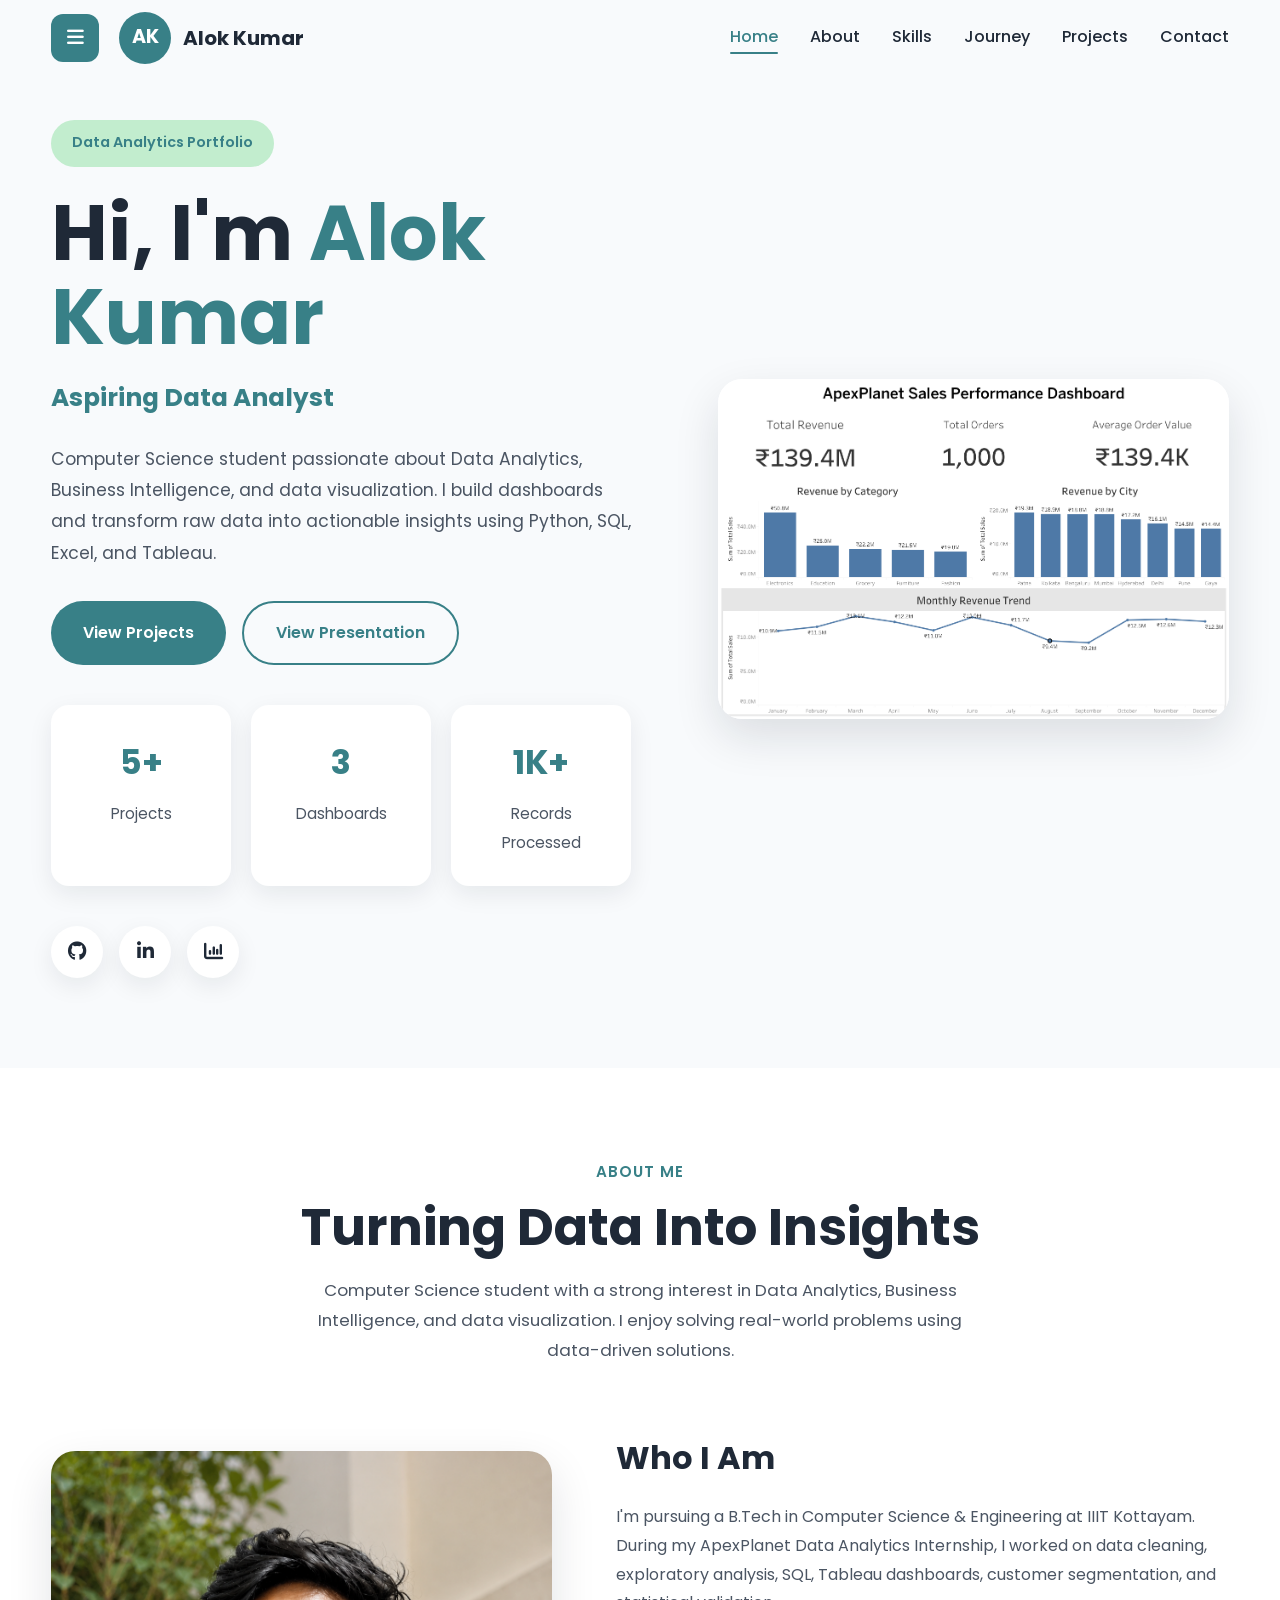
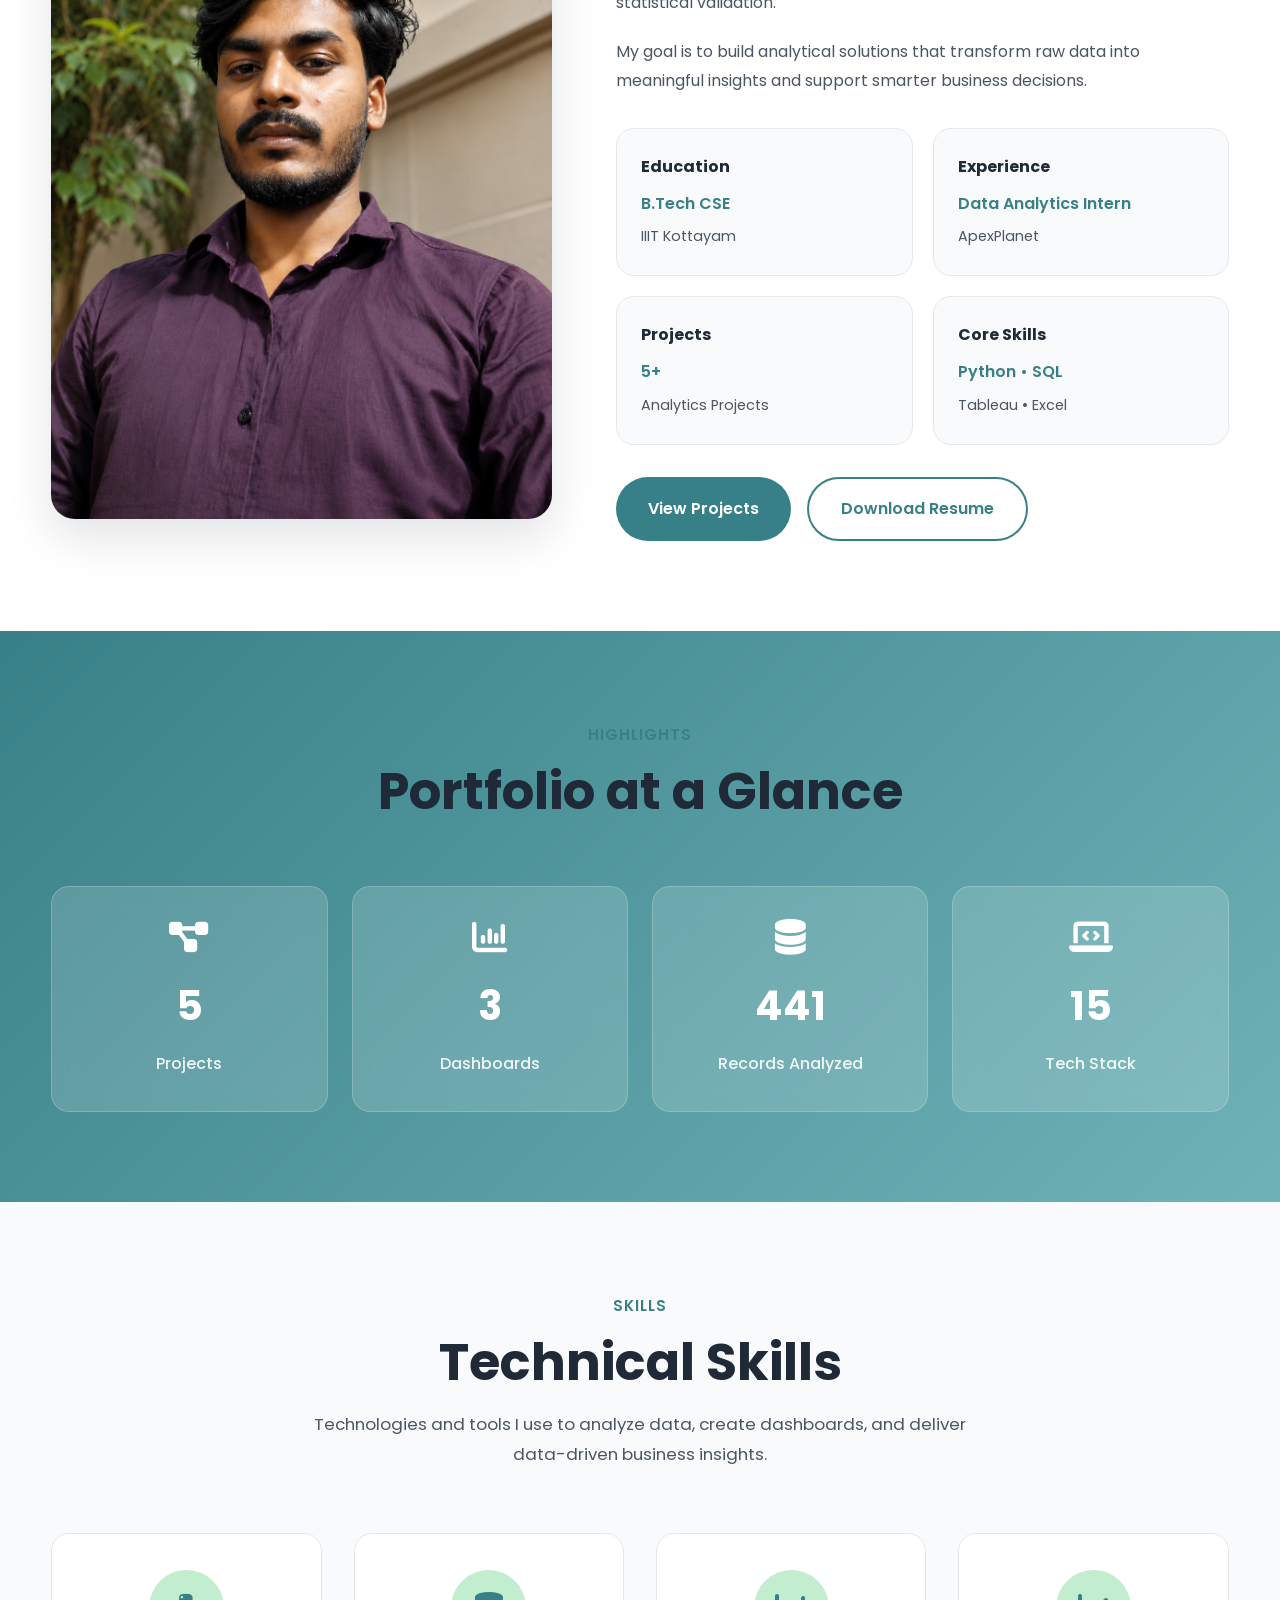
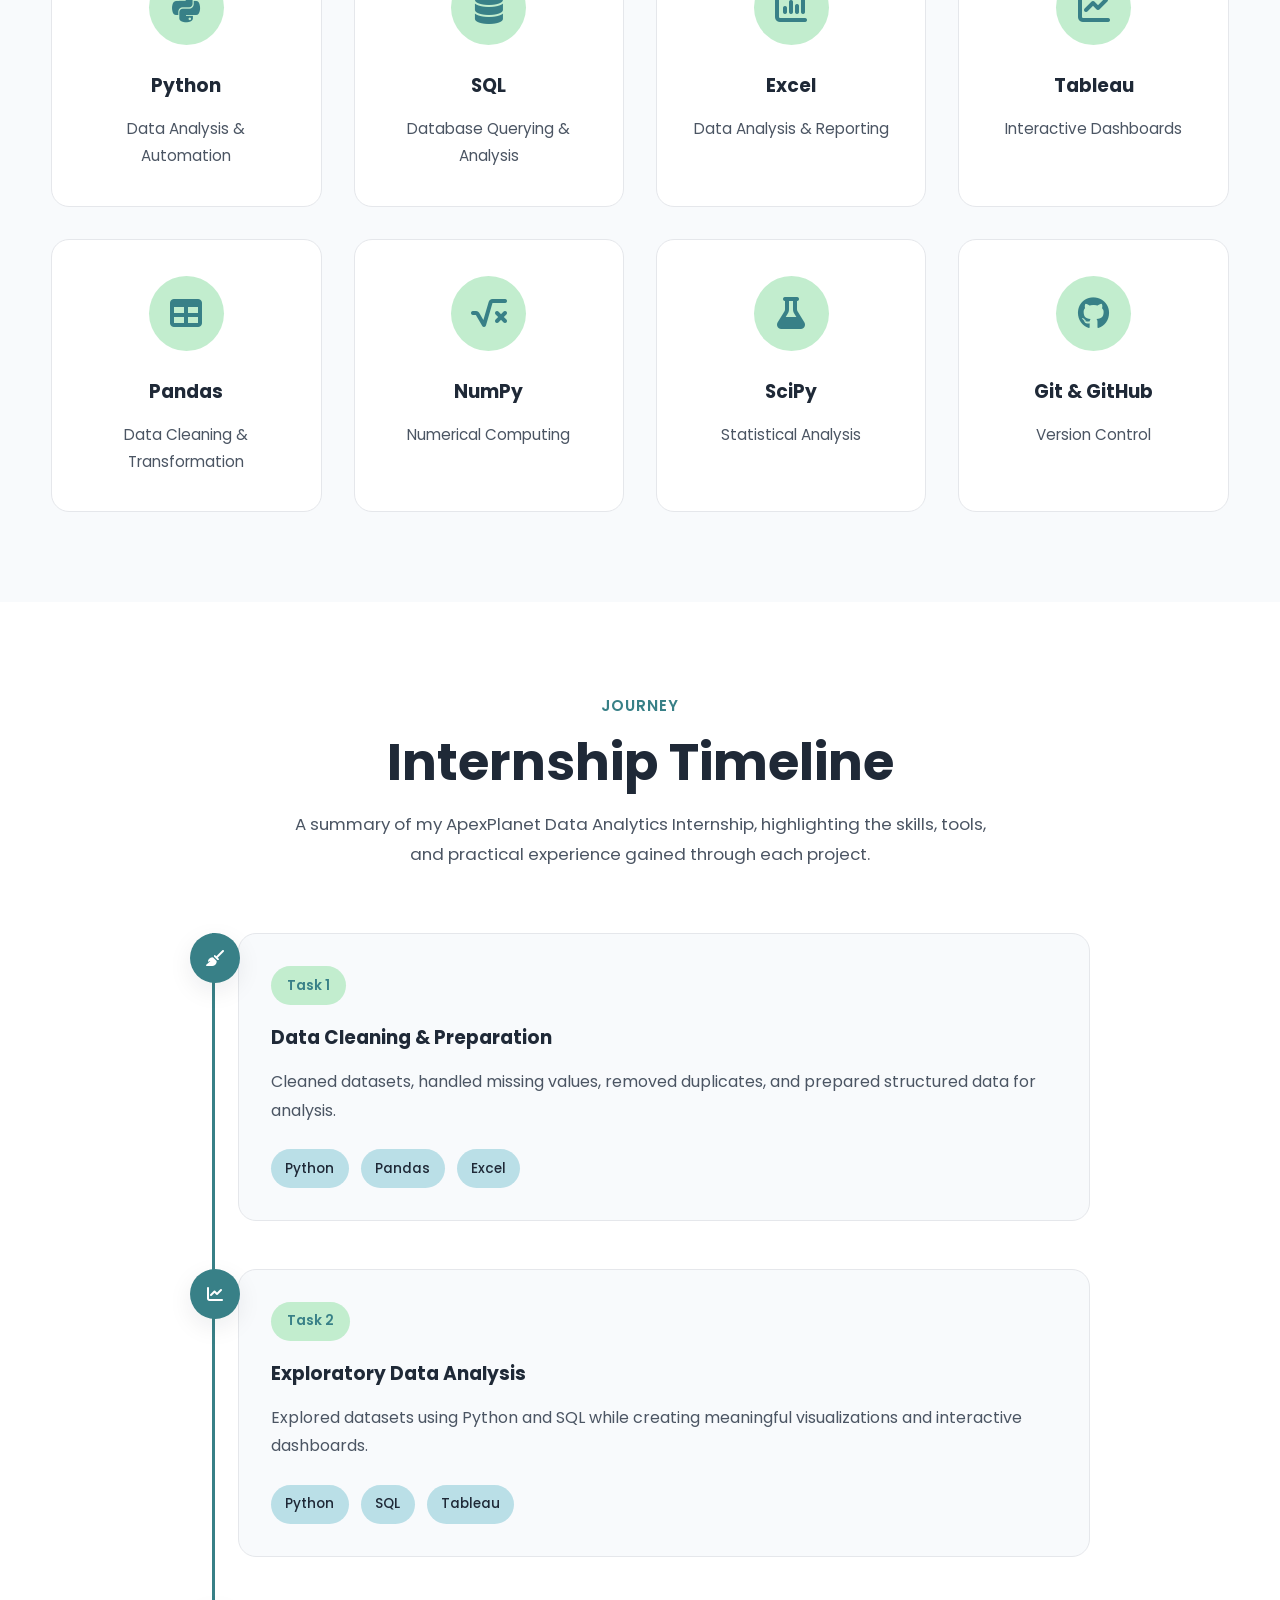
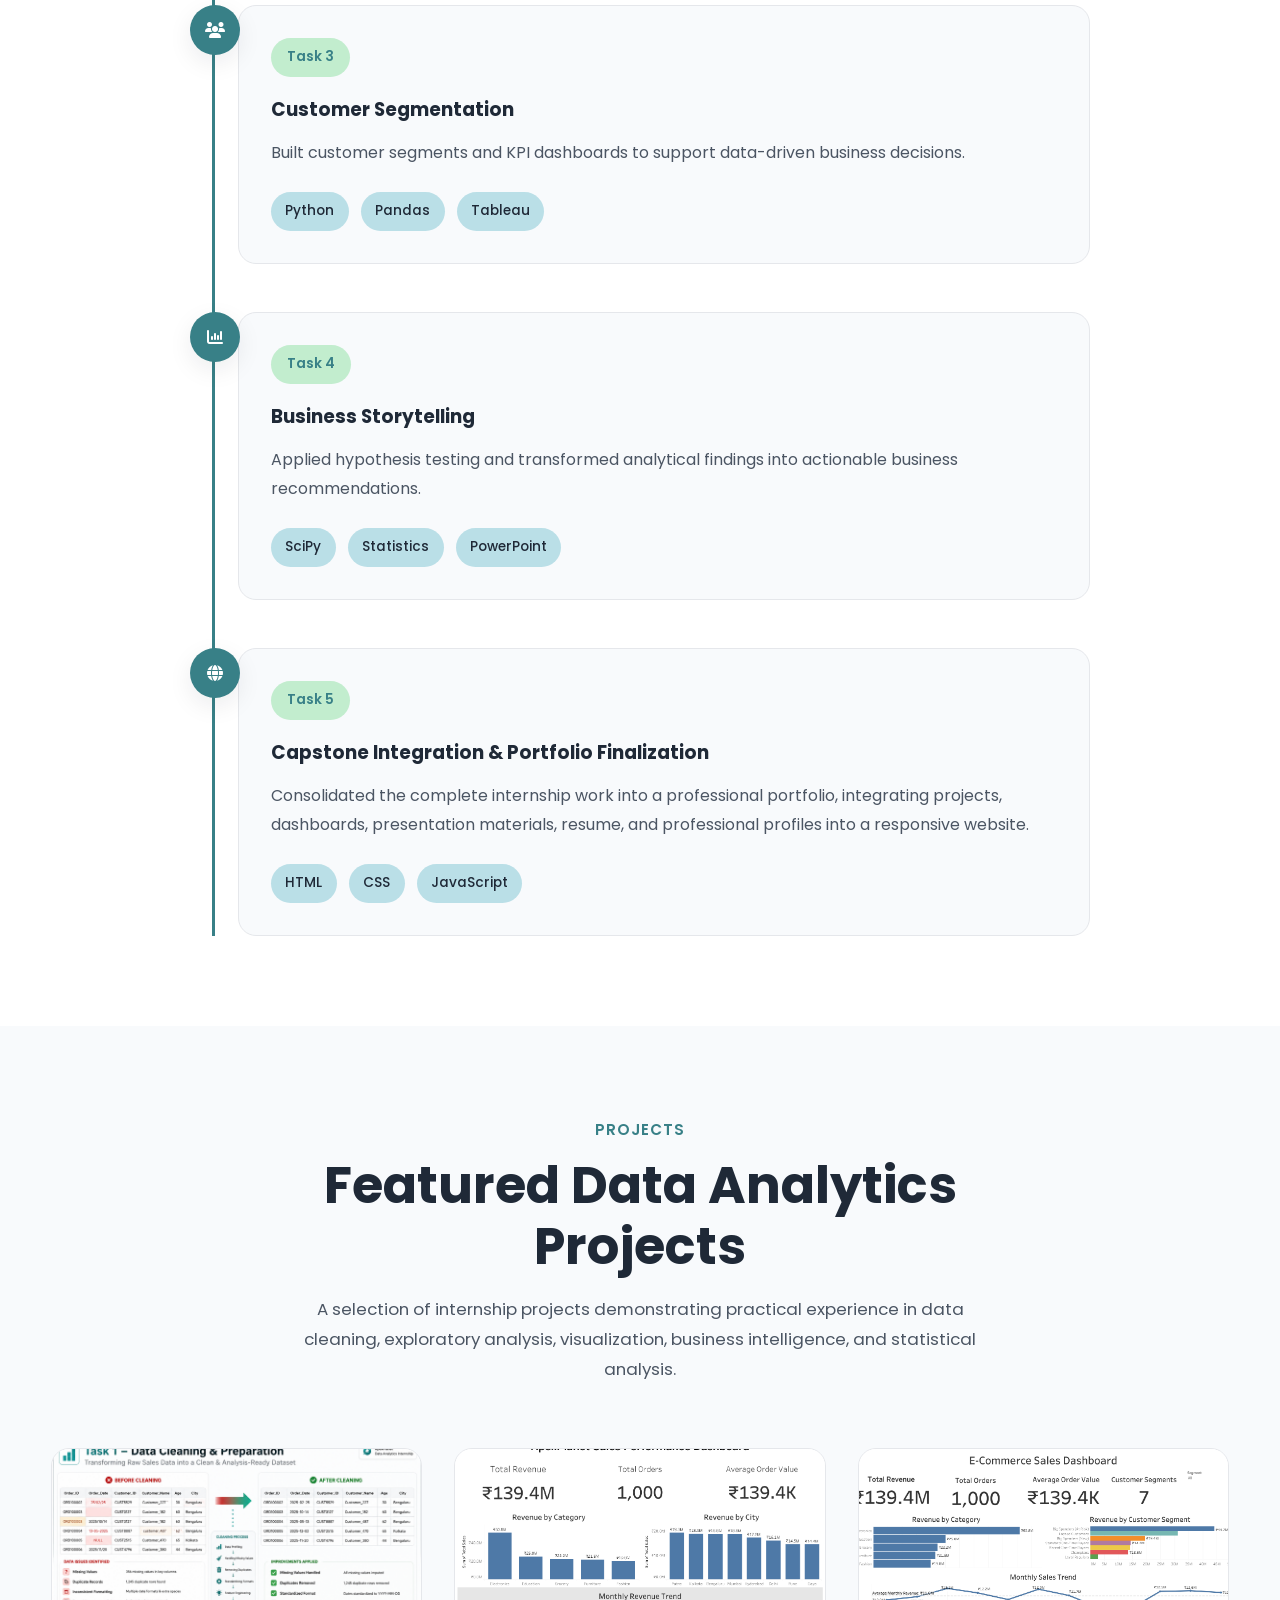
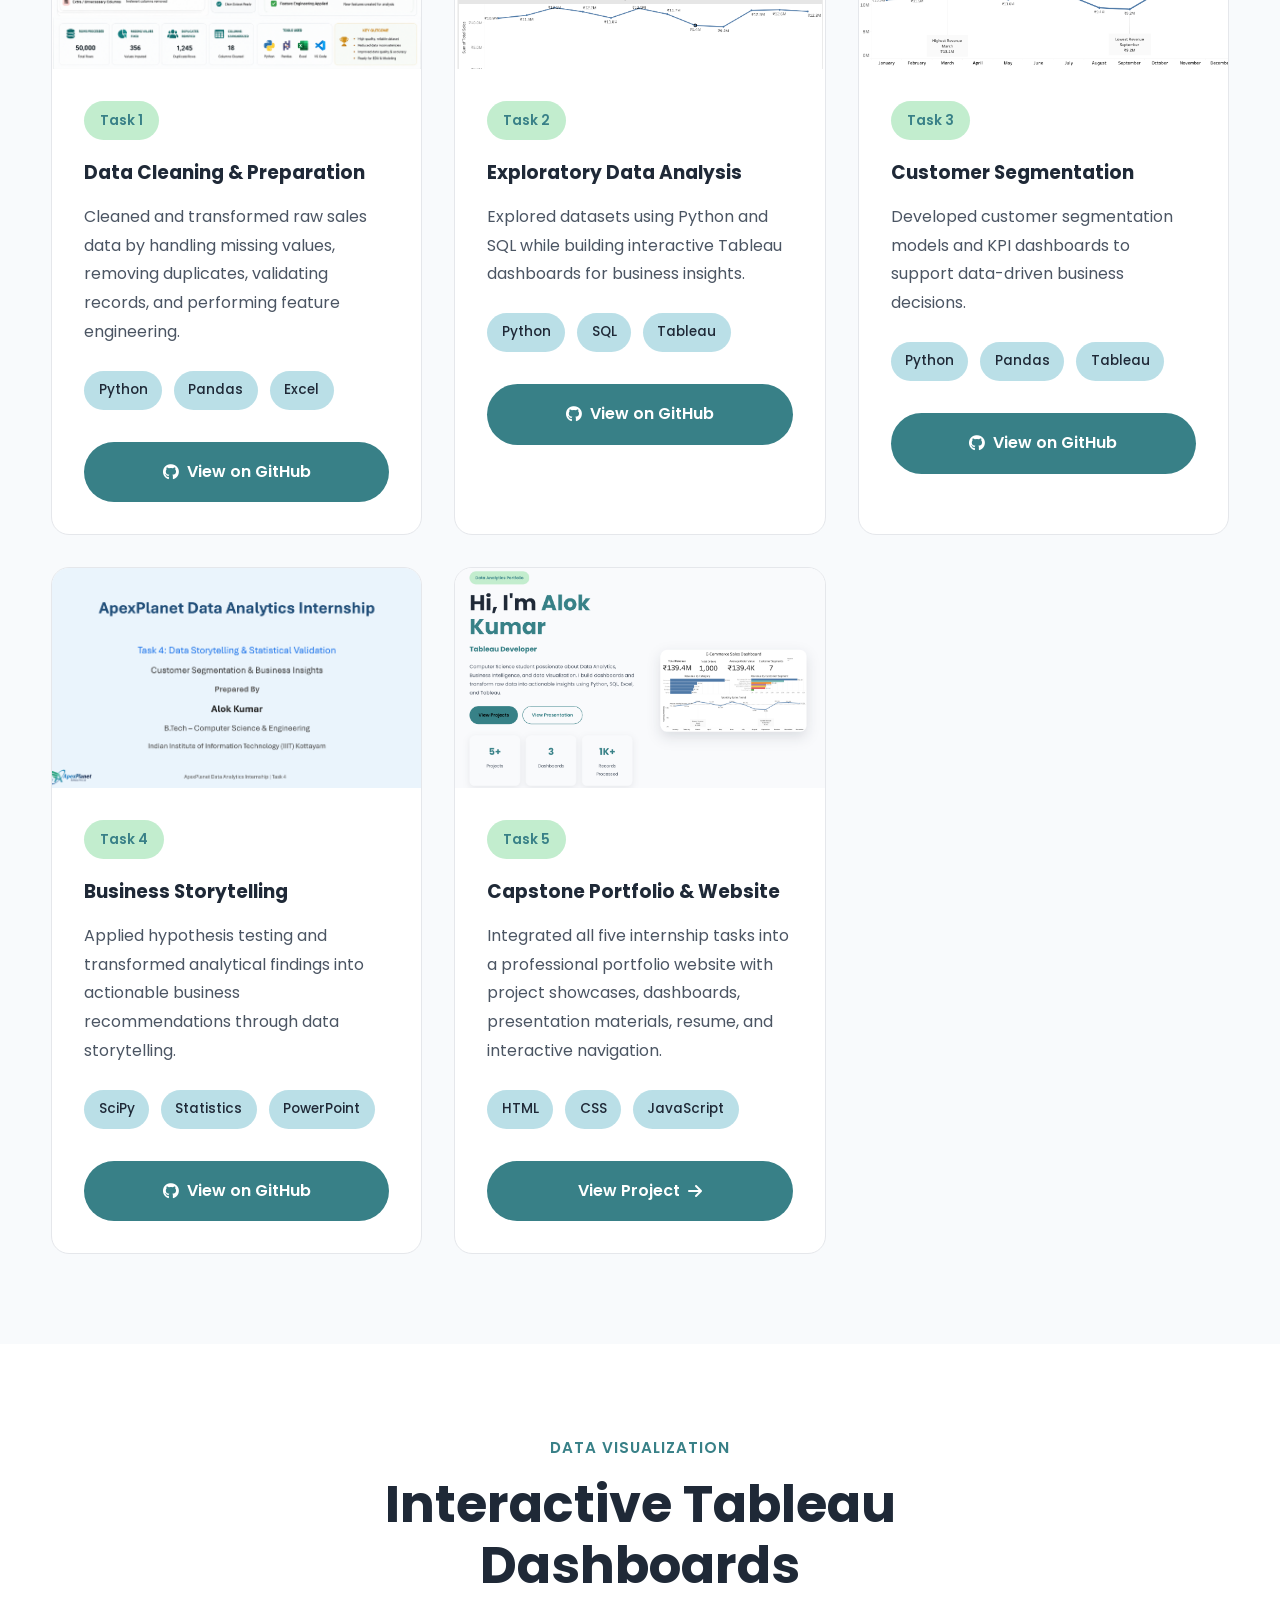
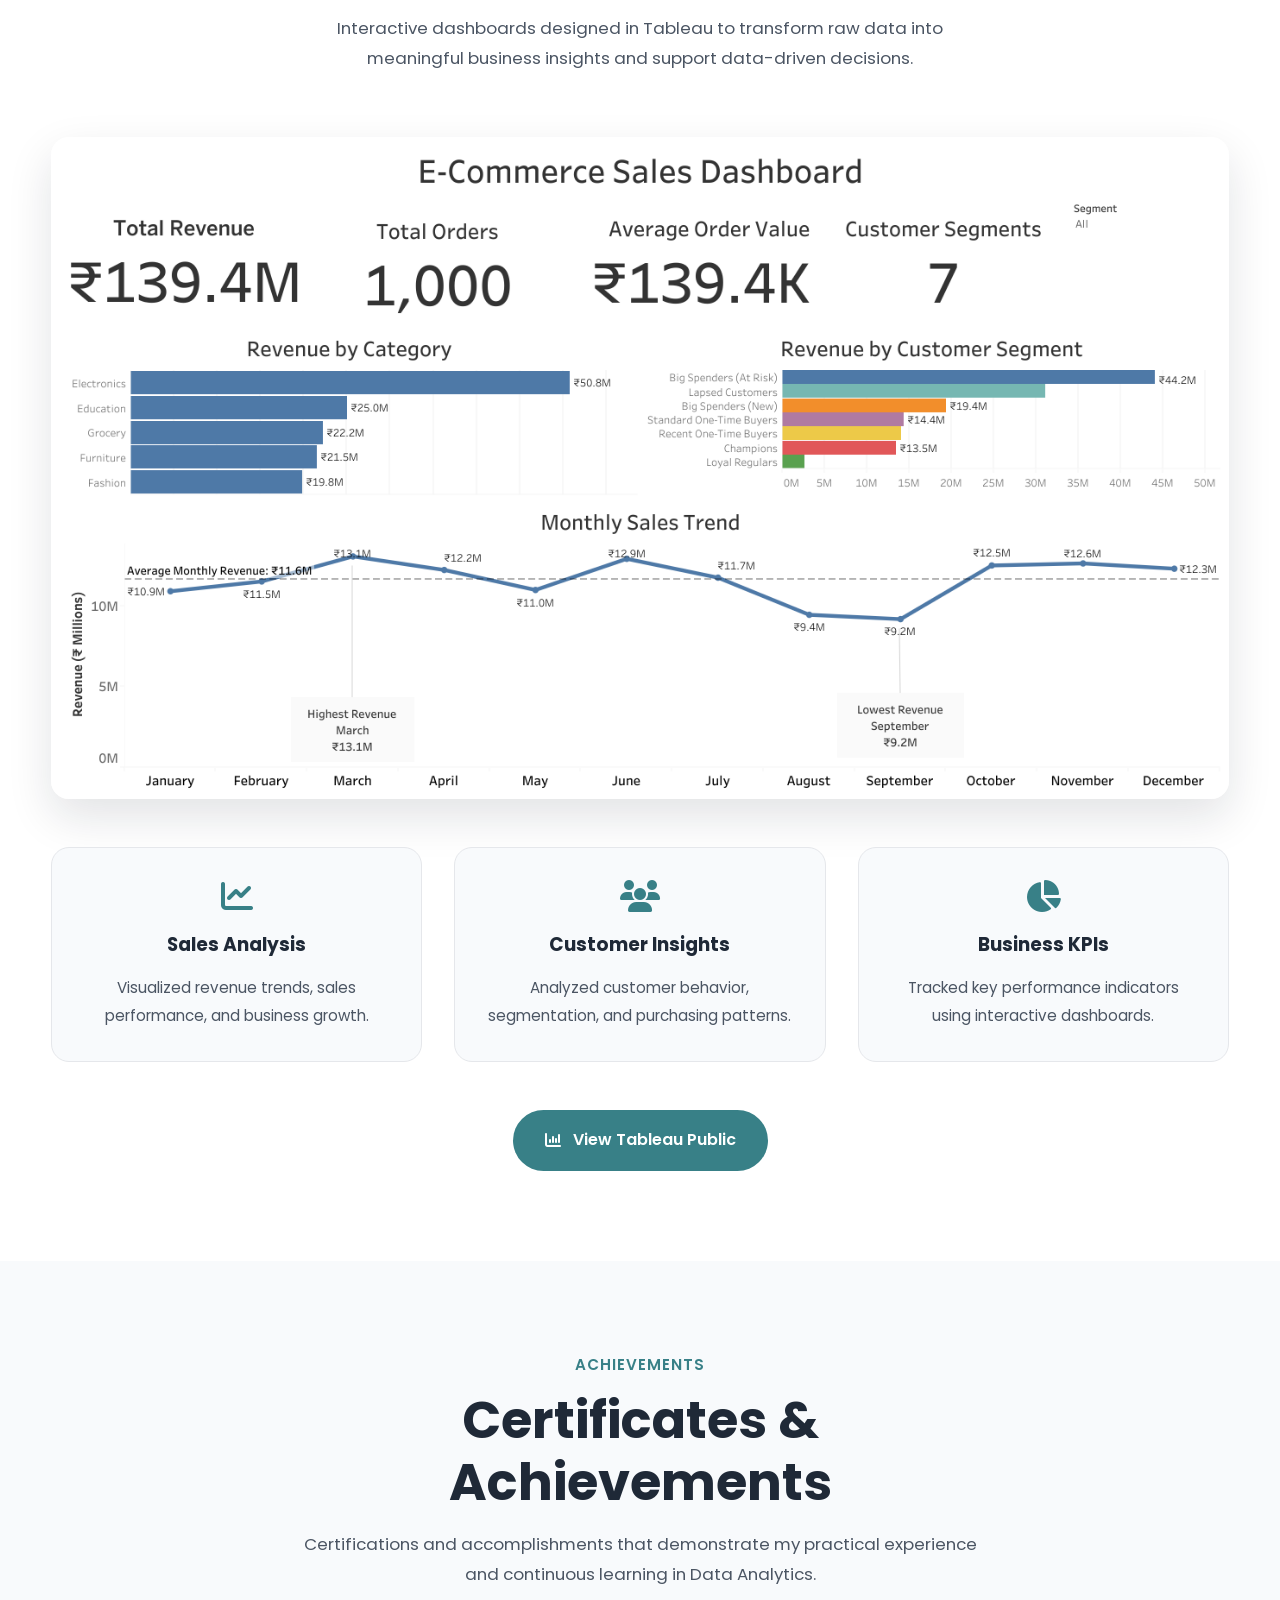
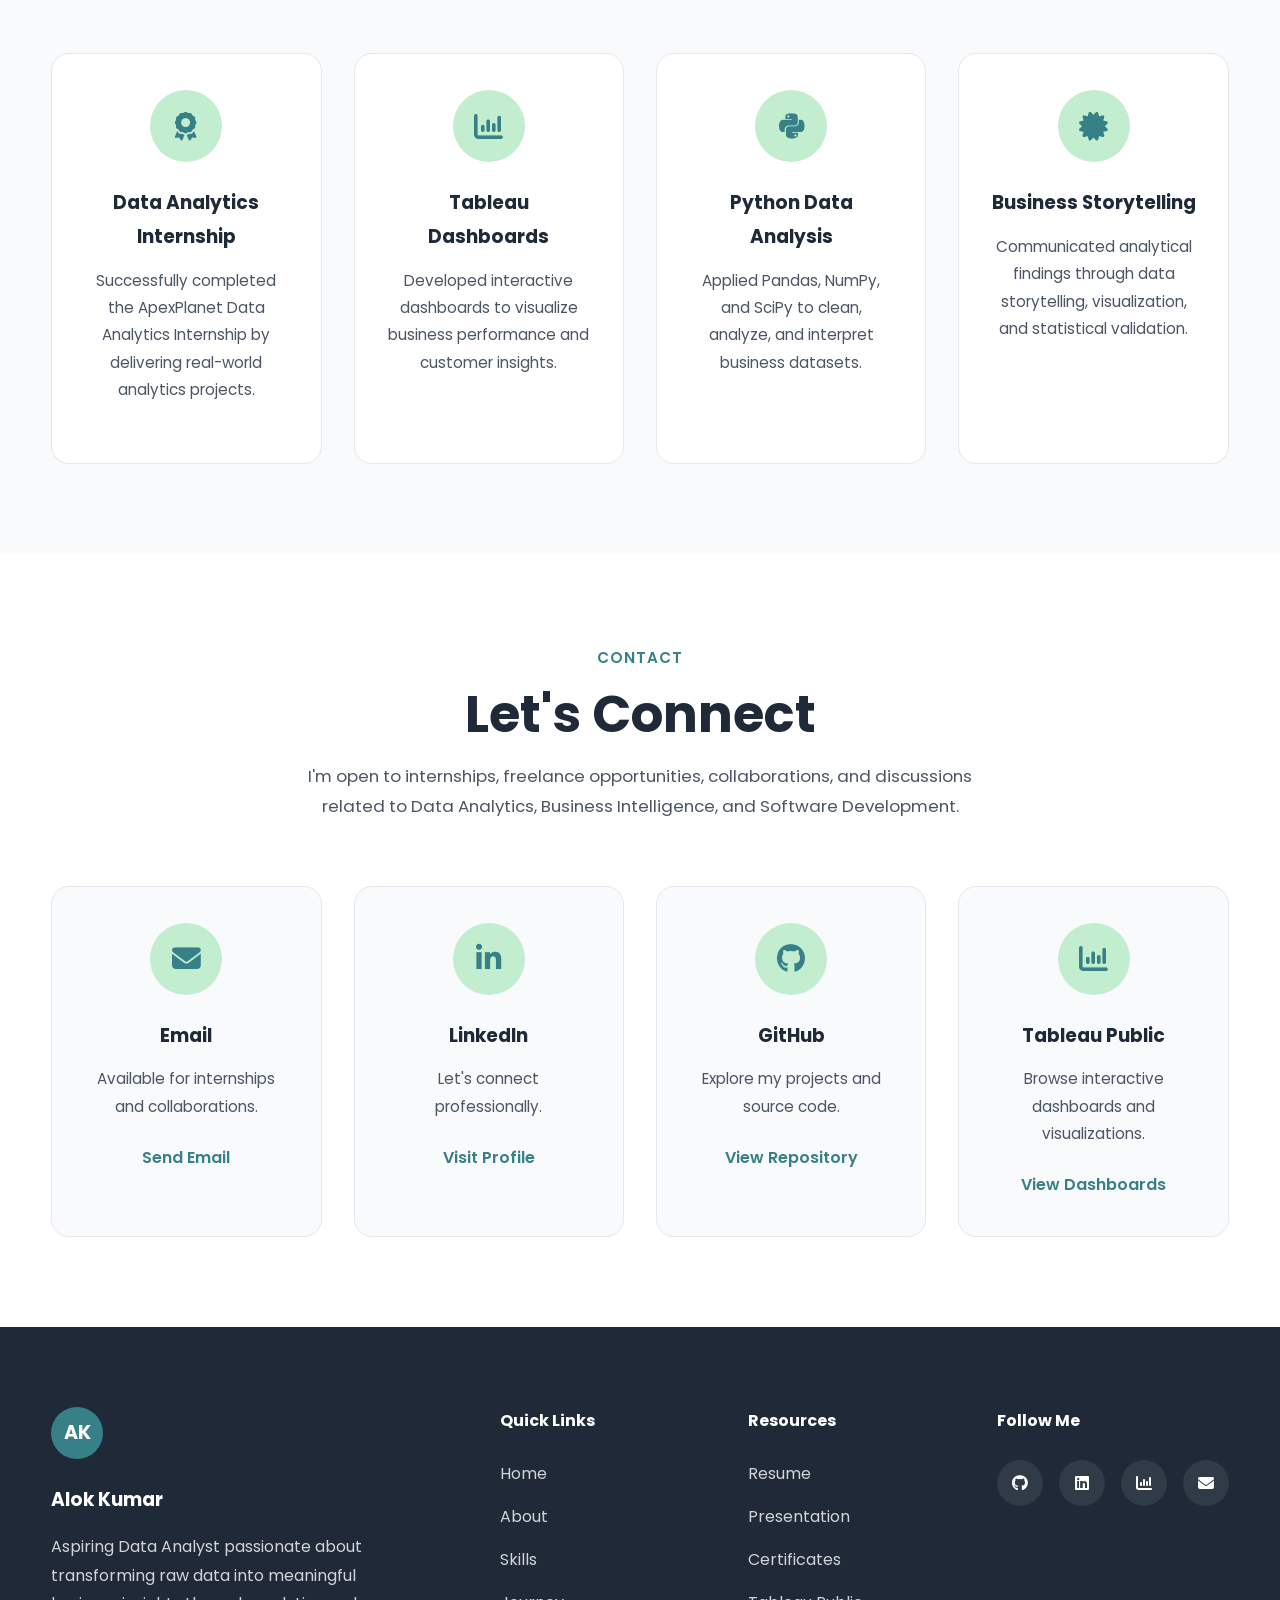
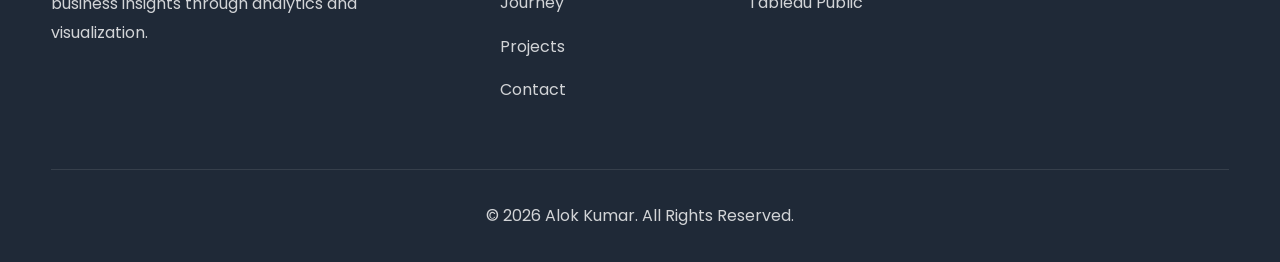
==== commit 440c144e: "Update Task 5 capstone portfolio" ====
--- a/index.html
+++ b/index.html
@@ -406,10 +406,10 @@
               </div>
               <div class="timeline-card">
                 <span class="timeline-badge">Task 5</span>
-                <h3>Portfolio Website</h3>
-                <p>
-                  Designed and developed a responsive portfolio website to
-                  showcase projects, dashboards, and technical skills.
+                <h3>Capstone Integration & Portfolio Finalization</h3>
+                <p>
+                  Consolidated the complete internship work into a professional portfolio, integrating projects,
+                   dashboards, presentation materials, resume, and professional profiles into a responsive website.
                 </p>
                 <div class="timeline-tags">
                   <span>HTML</span><span>CSS</span><span>JavaScript</span>
@@ -564,10 +564,10 @@
               </div>
               <div class="project-content">
                 <span class="project-badge">Task 5</span>
-                <h3>Interactive Dashboard Website</h3>
-                <p>
-                  Designed and developed a responsive analytics portfolio
-                  website with dashboards, smooth animations and modern UI.
+                <h3>Capstone Portfolio & Website</h3>
+                <p>
+                  Integrated all five internship tasks into a professional portfolio website with project showcases,
+                   dashboards, presentation materials, resume, and interactive navigation.
                 </p>
                 <div class="project-tags">
                   <span>HTML</span><span>CSS</span><span>JavaScript</span>
--- a/style.css
+++ b/style.css
@@ -1185,4 +1185,4 @@
 #topBtn:hover {
   background: var(--clr-secondary);
   transform: translateY(-5px)
-}+}
